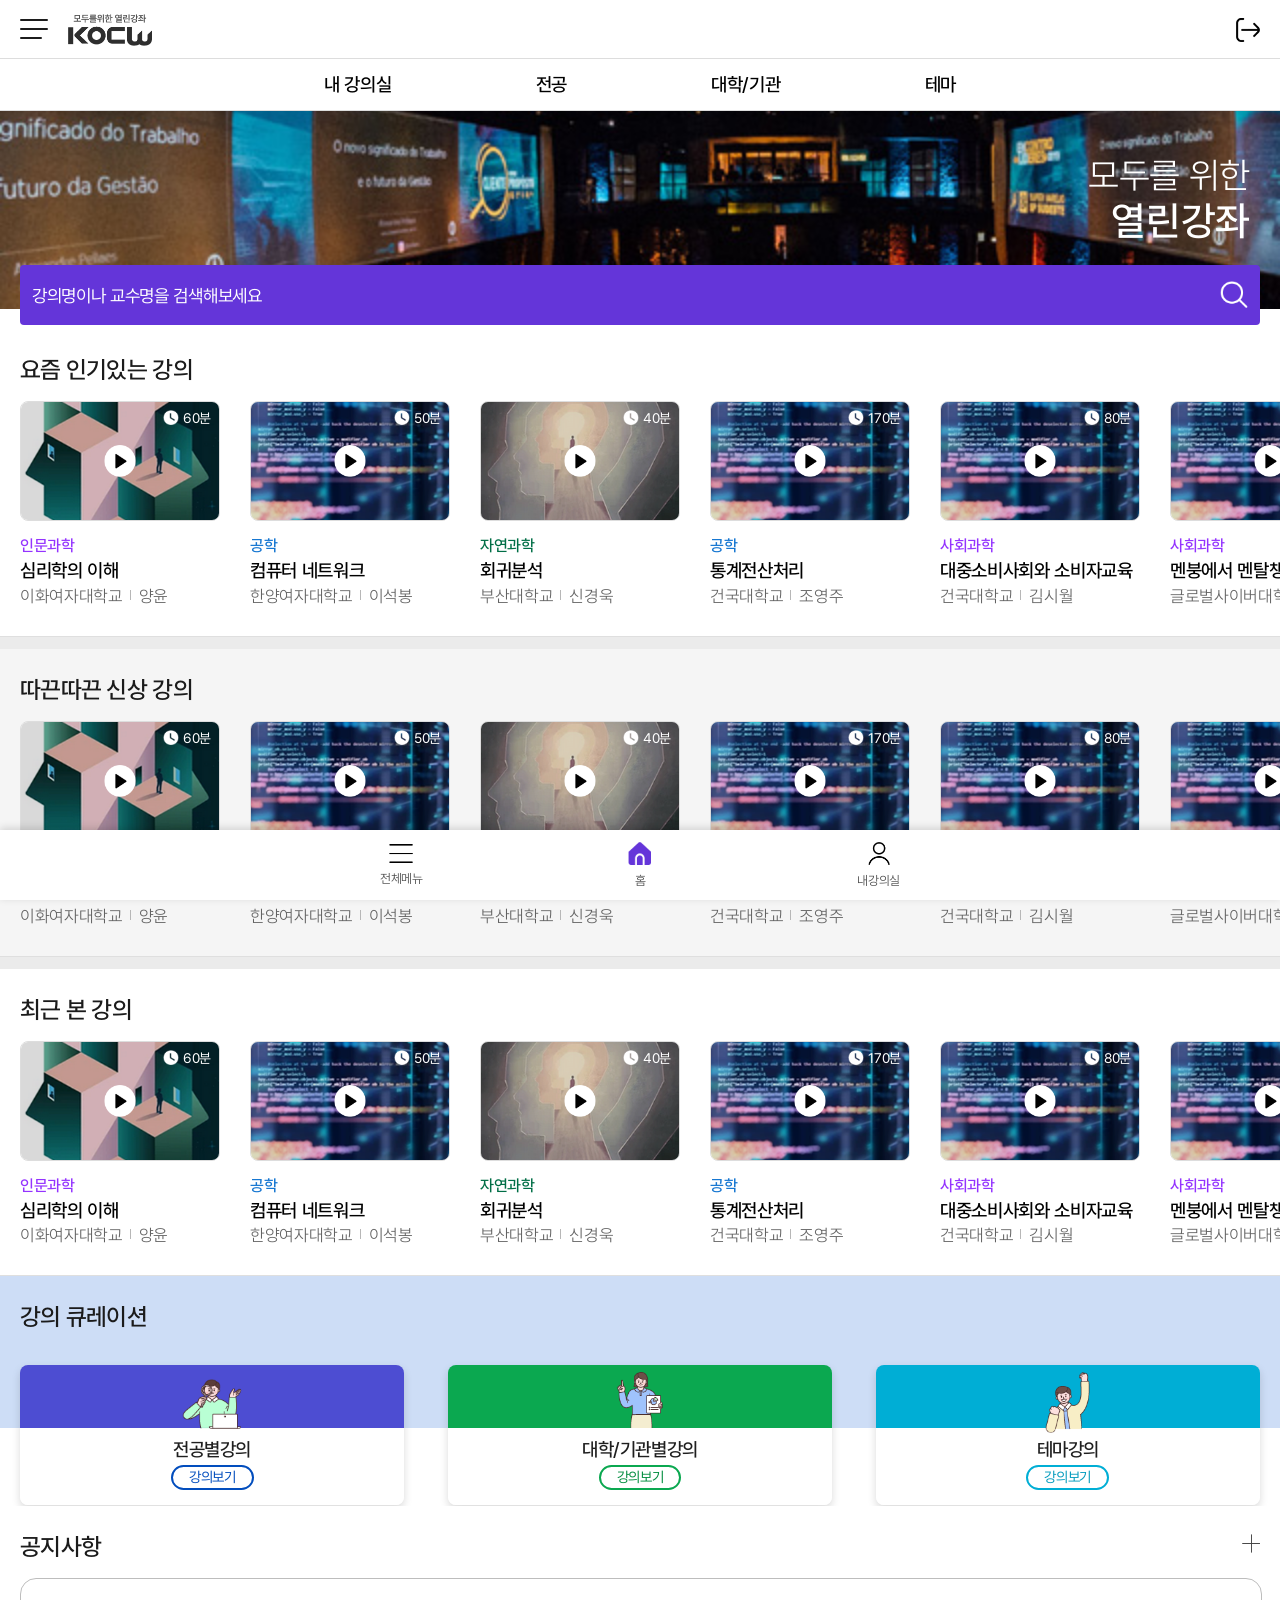
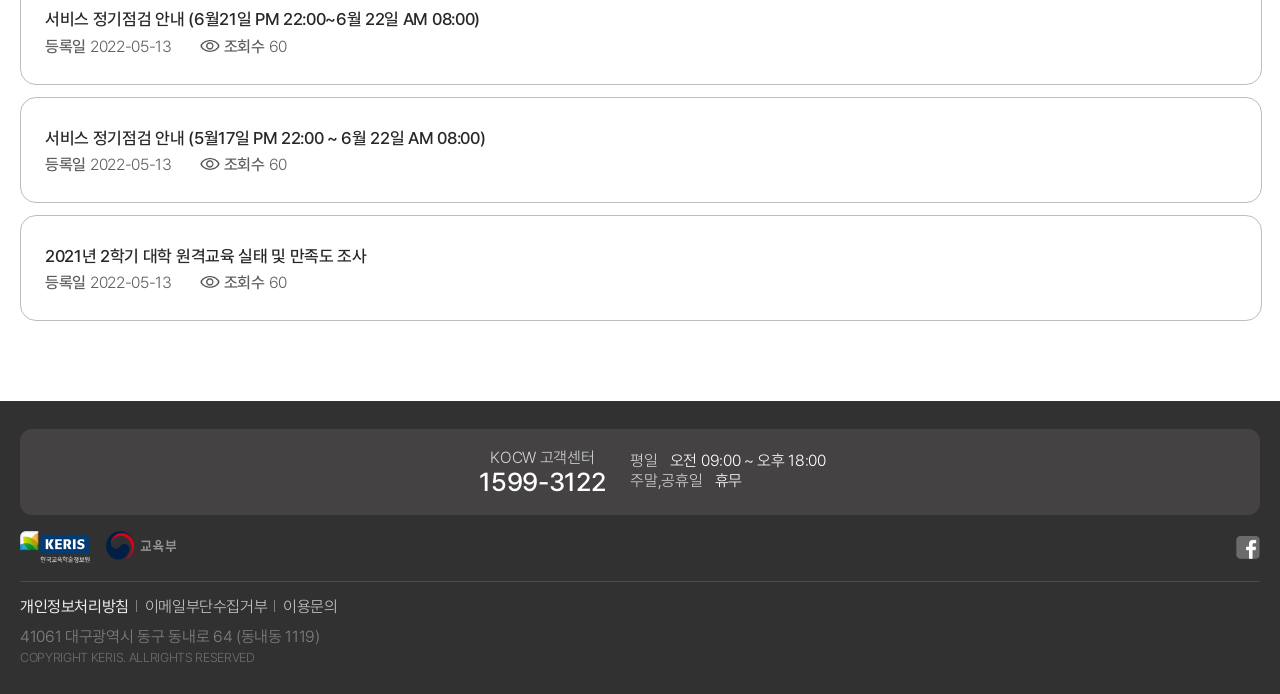
==== mobile/main.html @ e336ae8c "Add files via upload" ====
<!DOCTYPE html>
<html lang="ko">
<head>
    <meta charset="UTF-8">
    <meta http-equiv="X-UA-Compatible" content="IE=edge">
    <meta name="viewport" content="width=device-width, initial-scale=1.0, maximum-scale=1.0, user-scalable=0"/>
    <meta name="format-detection" content="telephone=no" />
    <title>KOCW</title>
    <link rel="stylesheet" href="style/ko/basic/reset.css">
    <link rel="stylesheet" href="style/ko/basic/common.css">
    <link rel="stylesheet" href="style/ui/slick.css">
    <link rel="stylesheet" href="style/ui/swiper-bundle.css">
    <link rel="stylesheet" href="style/ko/theme/layout.css">
    <link rel="stylesheet" href="style/ko/theme/main.css">
    <link rel="stylesheet" href="style/ko/breif.css">

    <script src="script/jquery-3.5.1.min.js"></script>
    <script src="script/slick.js"></script>
    <script src="script/swiper-bundle.js"></script>
    <script src="script/main.js"></script>
    <script src="script/layout.js"></script>
    <!-- <script src="script/sub.js"></script> -->
</head>
<body>
    <div id="divWrapper">
        <header>
            <div id="divHeader">
                <div class="header1">
                    <div class="center">
                        <div class="left">
                            <a class="wholeMenuBtn" href="#" title="">
                                <span></span>
                                <span></span>
                                <span></span>
                            </a>
                            <h1 class="logo"><a href="#" title=""><img src="image/logo.png"></a></h1>
                        </div>
                        <div class="right">
                            <!-- 로그아웃 버튼 -->
                            <a class="myMenuBtn" href="#" title=""><img src="image/logout.png"></a>
                            <!-- 로그인 버튼 -->
                            <!-- <a class="loginBtn" href="#" title=""><img src="image/login.png"></a> -->
                        </div>
                    </div>
                </div>
                <div class="headerSearch">
                    <div class="center">
                        <a class="searchBtn" href="#" title="검색">강의명이나 교수명을 검색해보세요</a>
                    </div>
                </div>
                <div class="header2">
                    <div class="center">
                        <div class="divTopMenu">
                            <ul>
                                <li>
                                    <a href="#" title="내 강의실">내 강의실</a>
                                </li>
                                <li>
                                    <a href="#" title="전공">전공</a>
                                </li>
                                <li>
                                    <a href="#" title="대학/기관">대학/기관</a>
                                </li>
                                <li>
                                    <a href="#" title="테마">테마</a>
                                </li>
                            </ul>
                        </div>
                    </div>
                </div>
            </div>
            <div id="divSearch">
                <div class="searchBoxW">
                    <div class="center">
                        <form>
                            <fieldset>
                                <div class="searchBox">
                                    <input type="text" placeholder="강의명이나 교수명을 검색해보세요">
                                    <input type="reset" value="">
                                    <a class="submitBtn" href="#" title="검색"><img src="image/search.png"></a>
                                </div>
                            </fieldset>
                        </form>
                    </div>
                </div>
                <div class="scrollW">
                    <div class="searchSectionW">
                        <div class="searchSection detail">
                            <div class="center">
                                <div class="searchDetailBtn">
                                    <a class="openBtn" href="#" title="상세검색">상세검색</a>
                                </div>
                                <div class="searchDetails">
                                    <form>
                                        <fieldset>
                                            <div class="searchDetail">
                                                <div class="customSelectBox">
                                                    <div class="customSelect">
                                                        <label for="field1">전체</label>
                                                        <select id="field1">
                                                            <option selected="selected">전체</option>
                                                            <option>강의명</option>
                                                            <option>교수자</option>
                                                            <option>제공기관</option>
                                                        </select>
                                                    </div>
                                                    <ul class="customSelectOpt">
                                                        <li><a href="#" title="전체">전체</a></li>
                                                        <li><a href="#" title="강의명">강의명</a></li>
                                                        <li><a href="#" title="교수자">교수자</a></li>
                                                        <li><a href="#" title="제공기관">제공기관</a></li>
                                                    </ul>
                                                </div>
                                                <input type="text" placeholder="검색어를 입력하세요">
                                                <div class="customSelectBox">
                                                    <div class="customSelect">
                                                        <label for="op1">AND</label>
                                                        <select id="op1">
                                                            <option selected="selected">AND</option>
                                                            <option>OR</option>
                                                            <option>NOT</option>
                                                        </select>
                                                    </div>
                                                    <ul class="customSelectOpt">
                                                        <li><a href="#" title="AND">AND</a></li>
                                                        <li><a href="#" title="OR">OR</a></li>
                                                        <li><a href="#" title="NOT">NOT</a></li>
                                                    </ul>
                                                </div>
                                            </div>
                                            <div class="searchDetail">
                                                <div class="customSelectBox">
                                                    <div class="customSelect">
                                                        <label for="field2">전체</label>
                                                        <select id="field2">
                                                            <option selected="selected">전체</option>
                                                            <option>강의명</option>
                                                            <option>교수자</option>
                                                            <option>제공기관</option>
                                                        </select>
                                                    </div>
                                                    <ul class="customSelectOpt">
                                                        <li><a href="#" title="전체">전체</a></li>
                                                        <li><a href="#" title="강의명">강의명</a></li>
                                                        <li><a href="#" title="교수자">교수자</a></li>
                                                        <li><a href="#" title="제공기관">제공기관</a></li>
                                                    </ul>
                                                </div>
                                                <input type="text" placeholder="검색어를 입력하세요">
                                                <div class="customSelectBox">
                                                    <div class="customSelect">
                                                        <label for="op2">AND</label>
                                                        <select id="op2">
                                                            <option selected="selected">AND</option>
                                                            <option>OR</option>
                                                            <option>NOT</option>
                                                        </select>
                                                    </div>
                                                    <ul class="customSelectOpt">
                                                        <li><a href="#" title="AND">AND</a></li>
                                                        <li><a href="#" title="OR">OR</a></li>
                                                        <li><a href="#" title="NOT">NOT</a></li>
                                                    </ul>
                                                </div>
                                            </div>
                                            <div class="searchDetail">
                                                <div class="customSelectBox">
                                                    <div class="customSelect">
                                                        <label for="field3">전체</label>
                                                        <select id="field3">
                                                            <option selected="selected">전체</option>
                                                            <option>강의명</option>
                                                            <option>교수자</option>
                                                            <option>제공기관</option>
                                                        </select>
                                                    </div>
                                                    <ul class="customSelectOpt">
                                                        <li><a href="#" title="전체">전체</a></li>
                                                        <li><a href="#" title="강의명">강의명</a></li>
                                                        <li><a href="#" title="교수자">교수자</a></li>
                                                        <li><a href="#" title="제공기관">제공기관</a></li>
                                                    </ul>
                                                </div>
                                                <input type="text" placeholder="검색어를 입력하세요">
                                            </div>
                                            <div class="langDetail">
                                                <h3>언어유형</h3>
                                                <div class="customSelectBox">
                                                    <div class="customSelect">
                                                        <label for="lang1">전체</label>
                                                        <select id="lang1">
                                                            <option>전체</option>
                                                            <option>한국어</option>
                                                            <option>영어</option>
                                                        </select>
                                                    </div>
                                                    <ul class="customSelectOpt">
                                                        <li><a href="#" title="전체">전체</a></li>
                                                        <li><a href="#" title="한국어">한국어</a></li>
                                                        <li><a href="#" title="영어">영어</a></li>
                                                    </ul>
                                                </div>
                                            </div>
                                            <a class="detailSubmit" href="#" title="검색">검색</a>
                                        </fieldset>
                                    </form>
                                </div>
                            </div>
                        </div>
                        <div class="searchSection recent">
                            <div class="center">
                                <div  class="sectionTop">
                                    <h3>최근 검색어</h3>
                                    <ul class="controlW">
                                        <li>
                                            <input type="checkbox" id="autoSave">
                                            <div class="switchTrack"><div class="switch"></div></div>
                                            <label for="autoSave">자동저장</label>
                                        </li>
                                        <li><a href="#" title="전체삭제">전체삭제</a></li>
                                    </ul>
                                </div>
                                <ul class="recentList">
                                    <li><a class="title" href="#" title="대학교육">대학교육</a><a class="delete" href="#" title="삭제"><img src="image/delete.png"></a></li>
                                    <li><a class="title" href="#" title="AI">AI</a><a class="delete" href="#" title="삭제"><img src="image/delete.png"></a></li>
                                    <li><a class="title" href="#" title="영어회화">영어회화</a><a class="delete" href="#" title="삭제"><img src="image/delete.png"></a></li>
                                    <li><a class="title" href="#" title="미래사회">미래사회</a><a class="delete" href="#" title="삭제"><img src="image/delete.png"></a></li>
                                    <li><a class="title" href="#" title="메타버스">메타버스</a><a class="delete" href="#" title="삭제"><img src="image/delete.png"></a></li>
                                    <li><a class="title" href="#" title="연구">연구</a><a class="delete" href="#" title="삭제"><img src="image/delete.png"></a></li>
                                </ul>
                            </div>
                        </div>
                        <div class="searchSection popular">
                            <div class="center">
                                <div class="sectionTop">
                                    <h3>인기 검색어</h3>
                                </div>
                                <ul class="popularList">
                                    <li><a href="#" title="메타버스"><span class="number">1</span><span class="title">메타버스</span></a></li>
                                    <li><a href="#" title="컴퓨터 네트워크"><span class="number">2</span><span class="title">컴퓨터 네트워크</span></a></li>
                                    <li><a href="#" title="심리학"><span class="number">3</span><span class="title">심리학</span></a></li>
                                    <li><a href="#" title="서양철학"><span class="number">4</span><span class="title">서양철학</span></a></li>
                                    <li><a href="#" title="인공지능"><span class="number">5</span><span class="title">인공지능</span></a></li>
                                    <li class="toggle"><a href="#" title="영어회화"><span class="number">6</span><span class="title">영어회화</span></a></li>
                                    <li class="toggle"><a href="#" title="대학교육"><span class="number">7</span><span class="title">대학교육</span></a></li>
                                    <li class="toggle"><a href="#" title="AI"><span class="number">8</span><span class="title">AI</span></a></li>
                                    <li class="toggle"><a href="#" title="연구"><span class="number">9</span><span class="title">연구</span></a></li>
                                    <li class="toggle"><a href="#" title="미래사회"><span class="number">10</span><span class="title">미래사회</span></a></li>
                                </ul>
                                <a class="popularMoreBtn" href="#" title="6~10dnl 보기">6 ~ 10위 보기</a>
                            </div>
                        </div>
                    </div>
                </div>
                <a class="closeBtn" href="#" title="닫기"><img src="image/close.png"></a>  
            </div>
            <div id="divWholeMenu">
                <div class="wholeMenuTop">
                    <p><span class="userName">이대한</span>님 반가워요!</p>
                    <a class="logoutBtn" href="#" title="로그아웃">로그아웃</a>
                </div>
                <div class="wholeMenuBot">
                    <ul class="depth1">
                        <li>
                            <a href="#" title="내 강의실">내 강의실</a>
                            <ul class="depth2">
                                <li><a href="#" title="최근 본 강의">최근 본 강의</a></li>
                                <li><a href="#" title="강의리스트">강의리스트</a></li>
                                <li><a href="#" title="수강확인증 강의">수강확인증 강의</a></li>
                                <li><a href="#" title="내 강의 클립">내 강의 클립</a></li>
                            </ul>
                        </li>
                        <li class="on">
                            <a href="#" title="전공강의">전공강의</a>
                            <ul class="depth2">
                                <li><a href="#" title="인문과학">인문과학</a></li>
                                <li><a href="#" title="사회과학">사회과학</a></li>
                                <li><a href="#" title="공학">공학</a></li>
                                <li><a href="#" title="자연과학">자연과학</a></li>
                                <li><a href="#" title="교육학">교육학</a></li>
                                <li><a href="#" title="의약학">의약학</a></li>
                                <li><a href="#" title="예술·체육">예술·체육</a></li>
                            </ul>
                        </li>
                        <li>
                            <a href="#" title="대학/기관강의">대학/기관강의</a>
                        </li>
                        <li>
                            <a href="#" title="테마강의">테마강의</a>
                            <ul class="depth2">
                                <li><a href="#" title="직업·직무 교육과정">직업·직무 교육과정</a></li>
                                <li><a href="#" title="대학기초강의">대학기초강의</a></li>
                                <li><a href="#" title="sw교육">sw교육</a></li>
                                <li><a href="#" title="4차산업혁명">4차산업혁명</a></li>
                                <li><a href="#" title="취업대비">취업대비</a></li>
                                <li><a href="#" title="임용&자격증">임용&자격증</a></li>
                                <li><a href="#" title="교양세미나">교양세미나</a></li>
                                <li><a href="#" title="영어&해외특강">영어&해외특강</a></li>
                                <li><a href="#" title="Lectures in English">Lectures in English</a></li>
                                <li><a href="#" title="스마트 교수법">스마트 교수법</a></li>
                                <li><a href="#" title="독학학위전공">독학학위전공</a></li>
                                <li><a href="#" title="한국어·한국문화">한국어·한국문화</a></li>
                                <li><a href="#" title="스페셜 채널">스페셜 채널</a></li>
                                <li><a href="#" title="자막제공 강의">자막제공 강의</a></li>
                                <li><a href="#" title="수강확인증 강의">수강확인증 강의</a></li>
                            </ul>
                        </li>
                        <li>
                            <a href="#" title="공지사항">공지사항</a>
                            <ul class="depth2">
                                <li><a href="#" title="공지사항">공지사항</a></li>
                                <li><a href="#" title="뉴스레터">뉴스레터</a></li>
                            </ul>
                        </li>
                        <li><a href="#" title="KOCW란?">KOCW란?</a></li>
                        <li><a href="#" title="서비스도움말">서비스도움말</a></li>
                        <li><a href="#" title="대학담당자">대학담당자</a></li>
                    </ul>
                </div>
                <a class="wholeMenuClose" href="#" title="전체메뉴 닫기"><img src="image/close.png"></a>
            </div>
            <div class="headerBg"></div>
        </header>
        <div id="divContentsW">
            <div id="divContents">
                <div class="visualW">
                    <p><span class="light">모두를 위한</span> <span class="bold">열린강좌</span></p>
                </div>
                <div class="searchW">
                    <a class="searchBtn" href="#" title="검색">강의명이나 교수명을 검색해보세요</a>
                </div>
                <div class="videoListSectionW">
                    <div class="videoListSection">
                        <h3 class="sectionTit">요즘 인기있는 강의</h3>
                        <div class="swiper videoListSwiper videoListSwiper1">
                            <ul class="videoListType1 swiper-wrapper">
                                <li class="swiper-slide">
                                    <a href="#" title="심리학의 이해">
                                        <span class="videoCover">
                                            <img src="image/video1.png">
                                            <span class="playTime">60분</span>
                                            <span class="playBtn"><img src="image/videoplay.png"></span>
                                        </span>
                                        <span class="videoInfo">
                                            <span class="major color1">인문과학</span>
                                            <span class="title">심리학의 이해</span>
                                            <span class="lecturer"><span class="university">이화여자대학교</span><span class="name">양윤</span></span>
                                        </span>
                                    </a>
                                </li>
                                <li class="swiper-slide">
                                    <a href="#" title="컴퓨터 네트워크">
                                        <span class="videoCover">
                                            <img src="image/video2.png">
                                            <span class="playTime">50분</span>
                                            <span class="playBtn"><img src="image/videoplay.png"></span>
                                        </span>
                                        <span class="videoInfo">
                                            <span class="major color2">공학</span>
                                            <span class="title">컴퓨터 네트워크</span>
                                            <span class="lecturer"><span class="university">한양여자대학교</span><span class="name">이석봉</span></span>
                                        </span>
                                    </a>
                                </li>
                                <li class="swiper-slide">
                                    <a href="#" title="자연과학">
                                        <span class="videoCover">
                                            <img src="image/video3.png">
                                            <span class="playTime">40분</span>
                                            <span class="playBtn"><img src="image/videoplay.png"></span>
                                        </span>
                                        <span class="videoInfo">
                                            <span class="major color3">자연과학</span>
                                            <span class="title">회귀분석</span>
                                            <span class="lecturer"><span class="university">부산대학교</span><span class="name">신경욱</span></span>
                                        </span>
                                    </a>
                                </li>
                                <li class="swiper-slide">
                                    <a href="#" title="통계전산처리">
                                        <span class="videoCover">
                                            <img src="image/video2.png">
                                            <span class="playTime">170분</span>
                                            <span class="playBtn"><img src="image/videoplay.png"></span>
                                        </span>
                                        <span class="videoInfo">
                                            <span class="major color2">공학</span>
                                            <span class="title">통계전산처리</span>
                                            <span class="lecturer"><span class="university">건국대학교</span><span class="name">조영주</span></span>
                                        </span>
                                    </a>
                                </li>
                                <li class="swiper-slide">
                                    <a href="#" title="대중소비사회와 소비자교육">
                                        <span class="videoCover">
                                            <img src="image/video2.png">
                                            <span class="playTime">80분</span>
                                            <span class="playBtn"><img src="image/videoplay.png"></span>
                                        </span>
                                        <span class="videoInfo">
                                            <span class="major color1">사회과학</span>
                                            <span class="title">대중소비사회와 소비자교육</span>
                                            <span class="lecturer"><span class="university">건국대학교</span><span class="name">김시월</span></span>
                                        </span>
                                    </a>
                                </li>
                                <li class="swiper-slide">
                                    <a href="#" title="멘붕에서 멘탈챙김으로">
                                        <span class="videoCover">
                                            <img src="image/video2.png">
                                            <span class="playTime">60분</span>
                                            <span class="playBtn"><img src="image/videoplay.png"></span>
                                        </span>
                                        <span class="videoInfo">
                                            <span class="major color1">사회과학</span>
                                            <span class="title">멘붕에서 멘탈챙김으로</span>
                                            <span class="lecturer"><span class="university">글로벌사이버대학교</span><span class="name">신차선</span></span>
                                        </span>
                                    </a>
                                </li>
                                <li class="swiper-slide">
                                    <a href="#" title="배워봅시다 성경언어">
                                        <span class="videoCover">
                                            <img src="image/video2.png">
                                            <span class="playTime">30분</span>
                                            <span class="playBtn"><img src="image/videoplay.png"></span>
                                        </span>
                                        <span class="videoInfo">
                                            <span class="major color1">인문과학</span>
                                            <span class="title">배워봅시다 성경언어</span>
                                            <span class="lecturer"><span class="university">부산가톨릭대학교</span><span class="name">염철호</span></span>
                                        </span>
                                    </a>
                                </li>
                                <li class="swiper-slide">
                                    <a href="#" title="이민법제론">
                                        <span class="videoCover">
                                            <img src="image/video2.png">
                                            <span class="playTime">80분</span>
                                            <span class="playBtn"><img src="image/videoplay.png"></span>
                                        </span>
                                        <span class="videoInfo">
                                            <span class="major color1">사회과학</span>
                                            <span class="title">이민법제론</span>
                                            <span class="lecturer"><span class="university">경희사이버대학교</span><span class="name">신광수</span></span>
                                        </span>
                                    </a>
                                </li>
                            </ul>
                        </div>
                    </div>
                    <div class="videoListSection bgColor">
                        <h3 class="sectionTit">따끈따끈 신상 강의</h3>
                        <div class="swiper videoListSwiper videoListSwiper2">
                            <ul class="videoListType1 swiper-wrapper">
                                <li class="swiper-slide">
                                    <a href="#" title="심리학의 이해">
                                        <span class="videoCover">
                                            <img src="image/video1.png">
                                            <span class="playTime">60분</span>
                                            <span class="playBtn"><img src="image/videoplay.png"></span>
                                        </span>
                                        <span class="videoInfo">
                                            <span class="major color1">인문과학</span>
                                            <span class="title">심리학의 이해</span>
                                            <span class="lecturer"><span class="university">이화여자대학교</span><span class="name">양윤</span></span>
                                        </span>
                                    </a>
                                </li>
                                <li class="swiper-slide">
                                    <a href="#" title="컴퓨터 네트워크">
                                        <span class="videoCover">
                                            <img src="image/video2.png">
                                            <span class="playTime">50분</span>
                                            <span class="playBtn"><img src="image/videoplay.png"></span>
                                        </span>
                                        <span class="videoInfo">
                                            <span class="major color2">공학</span>
                                            <span class="title">컴퓨터 네트워크</span>
                                            <span class="lecturer"><span class="university">한양여자대학교</span><span class="name">이석봉</span></span>
                                        </span>
                                    </a>
                                </li>
                                <li class="swiper-slide">
                                    <a href="#" title="자연과학">
                                        <span class="videoCover">
                                            <img src="image/video3.png">
                                            <span class="playTime">40분</span>
                                            <span class="playBtn"><img src="image/videoplay.png"></span>
                                        </span>
                                        <span class="videoInfo">
                                            <span class="major color3">자연과학</span>
                                            <span class="title">회귀분석</span>
                                            <span class="lecturer"><span class="university">부산대학교</span><span class="name">신경욱</span></span>
                                        </span>
                                    </a>
                                </li>
                                <li class="swiper-slide">
                                    <a href="#" title="통계전산처리">
                                        <span class="videoCover">
                                            <img src="image/video2.png">
                                            <span class="playTime">170분</span>
                                            <span class="playBtn"><img src="image/videoplay.png"></span>
                                        </span>
                                        <span class="videoInfo">
                                            <span class="major color2">공학</span>
                                            <span class="title">통계전산처리</span>
                                            <span class="lecturer"><span class="university">건국대학교</span><span class="name">조영주</span></span>
                                        </span>
                                    </a>
                                </li>
                                <li class="swiper-slide">
                                    <a href="#" title="대중소비사회와 소비자교육">
                                        <span class="videoCover">
                                            <img src="image/video2.png">
                                            <span class="playTime">80분</span>
                                            <span class="playBtn"><img src="image/videoplay.png"></span>
                                        </span>
                                        <span class="videoInfo">
                                            <span class="major color1">사회과학</span>
                                            <span class="title">대중소비사회와 소비자교육</span>
                                            <span class="lecturer"><span class="university">건국대학교</span><span class="name">김시월</span></span>
                                        </span>
                                    </a>
                                </li>
                                <li class="swiper-slide">
                                    <a href="#" title="멘붕에서 멘탈챙김으로">
                                        <span class="videoCover">
                                            <img src="image/video2.png">
                                            <span class="playTime">60분</span>
                                            <span class="playBtn"><img src="image/videoplay.png"></span>
                                        </span>
                                        <span class="videoInfo">
                                            <span class="major color1">사회과학</span>
                                            <span class="title">멘붕에서 멘탈챙김으로</span>
                                            <span class="lecturer"><span class="university">글로벌사이버대학교</span><span class="name">신차선</span></span>
                                        </span>
                                    </a>
                                </li>
                                <li class="swiper-slide">
                                    <a href="#" title="배워봅시다 성경언어">
                                        <span class="videoCover">
                                            <img src="image/video2.png">
                                            <span class="playTime">30분</span>
                                            <span class="playBtn"><img src="image/videoplay.png"></span>
                                        </span>
                                        <span class="videoInfo">
                                            <span class="major color1">인문과학</span>
                                            <span class="title">배워봅시다 성경언어</span>
                                            <span class="lecturer"><span class="university">부산가톨릭대학교</span><span class="name">염철호</span></span>
                                        </span>
                                    </a>
                                </li>
                                <li class="swiper-slide">
                                    <a href="#" title="이민법제론">
                                        <span class="videoCover">
                                            <img src="image/video2.png">
                                            <span class="playTime">80분</span>
                                            <span class="playBtn"><img src="image/videoplay.png"></span>
                                        </span>
                                        <span class="videoInfo">
                                            <span class="major color1">사회과학</span>
                                            <span class="title">이민법제론</span>
                                            <span class="lecturer"><span class="university">경희사이버대학교</span><span class="name">신광수</span></span>
                                        </span>
                                    </a>
                                </li>
                            </ul>
                        </div>
                    </div>
                    <div class="videoListSection">
                        <h3 class="sectionTit">최근 본 강의</h3>
                        <div class="swiper videoListSwiper videoListSwiper3">
                            <ul class="videoListType1 swiper-wrapper">
                                <li class="swiper-slide">
                                    <a href="#" title="심리학의 이해">
                                        <span class="videoCover">
                                            <img src="image/video1.png">
                                            <span class="playTime">60분</span>
                                            <span class="playBtn"><img src="image/videoplay.png"></span>
                                        </span>
                                        <span class="videoInfo">
                                            <span class="major color1">인문과학</span>
                                            <span class="title">심리학의 이해</span>
                                            <span class="lecturer"><span class="university">이화여자대학교</span><span class="name">양윤</span></span>
                                        </span>
                                    </a>
                                </li>
                                <li class="swiper-slide">
                                    <a href="#" title="컴퓨터 네트워크">
                                        <span class="videoCover">
                                            <img src="image/video2.png">
                                            <span class="playTime">50분</span>
                                            <span class="playBtn"><img src="image/videoplay.png"></span>
                                        </span>
                                        <span class="videoInfo">
                                            <span class="major color2">공학</span>
                                            <span class="title">컴퓨터 네트워크</span>
                                            <span class="lecturer"><span class="university">한양여자대학교</span><span class="name">이석봉</span></span>
                                        </span>
                                    </a>
                                </li>
                                <li class="swiper-slide">
                                    <a href="#" title="자연과학">
                                        <span class="videoCover">
                                            <img src="image/video3.png">
                                            <span class="playTime">40분</span>
                                            <span class="playBtn"><img src="image/videoplay.png"></span>
                                        </span>
                                        <span class="videoInfo">
                                            <span class="major color3">자연과학</span>
                                            <span class="title">회귀분석</span>
                                            <span class="lecturer"><span class="university">부산대학교</span><span class="name">신경욱</span></span>
                                        </span>
                                    </a>
                                </li>
                                <li class="swiper-slide">
                                    <a href="#" title="통계전산처리">
                                        <span class="videoCover">
                                            <img src="image/video2.png">
                                            <span class="playTime">170분</span>
                                            <span class="playBtn"><img src="image/videoplay.png"></span>
                                        </span>
                                        <span class="videoInfo">
                                            <span class="major color2">공학</span>
                                            <span class="title">통계전산처리</span>
                                            <span class="lecturer"><span class="university">건국대학교</span><span class="name">조영주</span></span>
                                        </span>
                                    </a>
                                </li>
                                <li class="swiper-slide">
                                    <a href="#" title="대중소비사회와 소비자교육">
                                        <span class="videoCover">
                                            <img src="image/video2.png">
                                            <span class="playTime">80분</span>
                                            <span class="playBtn"><img src="image/videoplay.png"></span>
                                        </span>
                                        <span class="videoInfo">
                                            <span class="major color1">사회과학</span>
                                            <span class="title">대중소비사회와 소비자교육</span>
                                            <span class="lecturer"><span class="university">건국대학교</span><span class="name">김시월</span></span>
                                        </span>
                                    </a>
                                </li>
                                <li class="swiper-slide">
                                    <a href="#" title="멘붕에서 멘탈챙김으로">
                                        <span class="videoCover">
                                            <img src="image/video2.png">
                                            <span class="playTime">60분</span>
                                            <span class="playBtn"><img src="image/videoplay.png"></span>
                                        </span>
                                        <span class="videoInfo">
                                            <span class="major color1">사회과학</span>
                                            <span class="title">멘붕에서 멘탈챙김으로</span>
                                            <span class="lecturer"><span class="university">글로벌사이버대학교</span><span class="name">신차선</span></span>
                                        </span>
                                    </a>
                                </li>
                                <li class="swiper-slide">
                                    <a href="#" title="배워봅시다 성경언어">
                                        <span class="videoCover">
                                            <img src="image/video2.png">
                                            <span class="playTime">30분</span>
                                            <span class="playBtn"><img src="image/videoplay.png"></span>
                                        </span>
                                        <span class="videoInfo">
                                            <span class="major color1">인문과학</span>
                                            <span class="title">배워봅시다 성경언어</span>
                                            <span class="lecturer"><span class="university">부산가톨릭대학교</span><span class="name">염철호</span></span>
                                        </span>
                                    </a>
                                </li>
                                <li class="swiper-slide">
                                    <a href="#" title="이민법제론">
                                        <span class="videoCover">
                                            <img src="image/video2.png">
                                            <span class="playTime">80분</span>
                                            <span class="playBtn"><img src="image/videoplay.png"></span>
                                        </span>
                                        <span class="videoInfo">
                                            <span class="major color1">사회과학</span>
                                            <span class="title">이민법제론</span>
                                            <span class="lecturer"><span class="university">경희사이버대학교</span><span class="name">신광수</span></span>
                                        </span>
                                    </a>
                                </li>
                            </ul>
                        </div>
                    </div>
                </div>
                <div class="curationSection">
                    <h3 class="sectionTit">강의 큐레이션</h3>
                    <ul class="curationList">
                        <li class="major">
                            <a href="#" title="전공별 강의">
                                <span class="imgCover"></span>
                                <span class="text">
                                    <span class="title">전공별강의</span>
                                    <span class="btn">강의보기</span>
                                </span>
                            </a>
                        </li>
                        <li class="agency">
                            <a href="#" title="대학/기관별 강의">
                                <span class="imgCover"></span>
                                <span class="text">
                                    <span class="title">대학/기관별강의</span>
                                    <span class="btn">강의보기</span>
                                </span>
                            </a>
                        </li>
                        <li class="theme">
                            <a href="#" title="테마강의">
                                <span class="imgCover"></span>
                                <span class="text">
                                    <span class="title">테마강의</span>
                                    <span class="btn">강의보기</span>
                                </span>
                            </a>
                        </li>
                    </ul>
                </div>
                <div class="noticeSection">
                    <h3 class="sectionTit">공지사항</h3>
                    <ul class="noticeList">
                        <li>
                            <a href="#" title="서비스 정기점검 안내">
                                <span class="title"><span>서비스 정기점검 안내 (6월21일 PM 22:00~6월 22일 AM 08:00)</span></span>
                                <span class="date"><span>등록일</span><span class="data">2022-05-13</span></span>
                                <span class="view"><span>조회수</span><span class="data">60</span></span>
                            </a>
                        </li>
                        <li>
                            <a href="#" title="서비스 정기점검 안내">
                                <span class="title"><span>서비스 정기점검 안내 (5월17일 PM 22:00 ~ 6월 22일 AM 08:00)</span></span>
                                <span class="date"><span>등록일</span><span class="data">2022-05-13</span></span>
                                <span class="view"><span>조회수</span><span class="data">60</span></span>
                            </a>
                        </li>
                        <li>
                            <a href="#" title="2021년 2학기 대학 원격교육 실태 및 만족도 조사">
                                <span class="title"><span>2021년 2학기 대학 원격교육 실태 및 만족도 조사</span></span>
                                <span class="date"><span>등록일</span><span class="data">2022-05-13</span></span>
                                <span class="view"><span>조회수</span><span class="data">60</span></span>
                            </a>
                        </li>
                    </ul>
                    <a class="moreBtn" href="#" title="공지사항 더보기"><img src="image/main/plus.png"></a>
                </div>
            </div>
        </div>
        <footer id="divFooter">
            <div class="center">
                <div class="footerSection">
                    <div class="footerInfo">
                        <div class="call">
                            <p>KOCW 고객센터</p>
                            <p class="number">1599-3122</p>
                        </div>
                        <div class="openHour">
                            <ul>
                                <li><span class="day">평일</span><span class="time">오전 09:00 ~ 오후 18:00</span></li>
                                <li><span class="day">주말,공휴일</span><span class="time">휴무</span></li>
                            </ul>
                        </div>
                    </div>
                    <div class="linkMenuW">
                        <ul class="site">
                            <li><a href="#" title="KERIS"><img src="image/footerLogo1.png"></a></li>
                            <li><a href="#" title="교육부"><img src="image/footerLogo2.png"></a></li>
                        </ul>
                        <ul class="sns">
                            <li><a href="#" title="facebook"><img src="image/facebook.png"></a></li>
                        </ul>
                    </div>
                </div>
                <div class="footerSection">
                    <ul class="footerMenu">
                        <li class="color"><a href="#" title="개인정보처리방침">개인정보처리방침</a></li>
                        <li><a href="#" title="이메일부단수집거부">이메일부단수집거부</a></li>
                        <li><a href="#" title="이용문의">이용문의</a></li>
                    </ul>
                    <p class="address">41061 대구광역시 동구 동내로 64 (동내동 1119)</p>
                    <p class="copyright">COPYRIGHT KERIS. ALLRIGHTS RESERVED</p>
                   
                </div>
            </div>
        </footer>
        <div class="bottomMenuBar">
            <a class="goTopBtn" href="#" title="상단으로 이동"><img src="image/goTop.png"></a>
            <ul>
                <li class="botWholeMenu">
                    <a href="#" title="">
                        <img src="image/wholeMenu.png">
                        <span>전체메뉴</span>
                    </a>
                </li>
                <li class="home">
                    <a href="#" title="">
                        <img src="image/home.png">
                        <span>홈</span>
                    </a>
                </li>
                <li class="myLecture">
                    <a href="#" title="">
                        <img src="image/myMenu.png">
                        <span>내강의실</span>
                    </a>
                </li>
            </ul>
        </div>
    </div>
</body>
</html>
---- mobile/style/ko/basic/common.css ----
/* color */
.color1{color: #9433ff;}
.color2{color: #1375d1;}
.color3{color: #006e46;}
---- mobile/style/ko/theme/layout.css ----
@font-face{
    font-family:NotoSans;
	src:url(../../../style/font/NotoSansCJKkr-Regular.eot);
    src:local('※'), url(../../../style/font/NotoSansCJKkr-Regular.woff) format('woff');
}

@font-face{
    font-family:NotoSansM;
	src:url(../../../style/font/NotoSansCJKkr-Medium.eot);
    src:local('※'), url(../../../style/font/NotoSansCJKkr-Medium.woff) format('woff');
}

@font-face{
    font-family:NotoSansB;
	src:url(../../../style/font/NotoSansKR-Bold.eot);
    src:local('※'), url(../../../style/font/NotoSansKR-Bold.woff) format('woff');
}

@font-face{
    font-family:Roboto;
	src:url(../../../style/font/Roboto-Regular.eot);
    src:local('※'), url(../../../style/font/Roboto-Regular.woff) format('woff');
}

@font-face{
    font-family:RobotoM;
	src:url(../../../style/font/Roboto-Medium.eot);
    src:local('※'), url(../../../style/font/Roboto-Medium.woff) format('woff');
}

@font-face{
    font-family:RobotoB;
	src:url(../../../style/font/Roboto-Bold.eot);
    src:local('※'), url(../../../style/font/Roboto-Bold.woff) format('woff');
}

@font-face{
    font-family:Pretendard;
	src:url(../../../style/font/Pretendard-Regular.eot);
    src:local('※'), url(../../../style/font/Pretendard-Regular.woff) format('woff');
}

@font-face{
    font-family:PretendardL;
	src:url(../../../style/font/Pretendard-Light.eot);
    src:local('※'), url(../../../style/font/Pretendard-Light.woff) format('woff');
}

@font-face{
    font-family:PretendardM;
	src:url(../../../style/font/Pretendard-Medium.eot);
    src:local('※'), url(../../../style/font/Pretendard-Medium.woff) format('woff');
}

@font-face{
    font-family:PretendardB;
	src:url(../../../style/font/Pretendard-Bold.eot);
    src:local('※'), url(../../../style/font/Pretendard-Bold.woff) format('woff');
}

:root{font-size: 16px;}
@media screen and (max-width:640px){
    :root{font-size: 14px;}
}
body{font-family:Pretendard, Roboto, NotoSans, sans-serif; letter-spacing: -0.02em;}
html.hidden, body.hidden {overflow: hidden; position: fixed; left: 0; top: 0; right: 0; bottom: 0; height: 100%; touch-action: none; -ms-touch-action: none;}

/* #divWrapper */
#divWrapper{position: relative;}

/* #divHeader*/
#divHeader{background-color: #fff; position: relative; z-index: 13; transition: all ease-in 0.3s;  transition-delay: 0.1s;}
#divWrapper.fixed #divHeader{position: fixed; left: 0; top: 0; width: 100%;}
#divWrapper.hideHeader #divHeader{top: -116px;}
#divHeader .center{width: 100%; padding: 0 20px; box-sizing: border-box;}
/* #divHeader .header1 */
#divHeader .header1 {padding: 12px 0; background-color: #ffffff;}
#divHeader .header1 .center{display: -webkit-box; display: -ms-flexbox; display: flex; -webkit-box-pack: justify; -ms-flex-pack: justify; justify-content: space-between; -webkit-box-align: center; -ms-flex-align: center; align-items: center;}
#divHeader .header1 .left{display: -webkit-box; display: -ms-flexbox; display: flex; -webkit-box-align: center; -ms-flex-align: center; align-items: center;}
#divHeader .header1 .wholeMenuBtn{display: block; width: 28px; height: 20px; position: relative; margin-right: 20px;}
#divHeader .header1 .wholeMenuBtn span{display: block; width: 100%; height: 2px; background-color: #1c1c1c; position: absolute; left: 0; border-radius: 2px;}
#divHeader .header1 .wholeMenuBtn span:nth-child(1){top: 0;}
#divHeader .header1 .wholeMenuBtn span:nth-child(2){top: 50%; transform: translateY(-50%);}
#divHeader .header1 .wholeMenuBtn span:nth-child(3){bottom: 0; width: 80%;}
#divHeader .header1 .logo{width: 84px;}
#divHeader .header1 .logo a{display: block;}
#divHeader .header1 .logo a img{width: 100%; position: relative; top: 2px;}
#divHeader .header1 .myMenuBtn{display: block; width: 24px;}
#divHeader .header1 .myMenuBtn img{width: 100%; position: relative; top: 2px;}
#divHeader .header1 .loginBtn{display: block; width: 24px;}
#divHeader .header1 .loginBtn img{width: 100%; position: relative; top: 2px;}
@media screen and (max-width:640px) {
    #divHeader .center{width: 100%; padding: 0 16px;}
}
/* #divHeader .headerSearch */
#divHeader .headerSearch .searchBtn{display: block; width: 100%; box-sizing: border-box; border: 0; border-radius: 4px; line-height: 60px; padding: 0 50px 0 12px; background:#6435d9 url(../../../image/search.png) no-repeat right 12px center; background-size: 28px; color: #fff; font-weight: normal; font-family: Pretendard, sans-serif; font-size: 1.12rem; white-space: nowrap; overflow: hidden; text-overflow: ellipsis; position: relative;}
/* #divHeader .headerSearch .searchBtn::after{content: ""; display: block; width: 18px; height: 18px; background: url(../../../image/reset.png) no-repeat center center; position: absolute; right: 48px; top: 50%; transform: translateY(-50%); background-size: cover;} */
@media screen and (max-width:640px){
    #divHeader .headerSearch .searchBtn{line-height: 56px; background-size: 25px;}
    /* #divHeader .headerSearch .searchBtn::after{width: 16px; height: 16px; right: 44px;} */
}
/* #divHeader .header2 */
#divHeader .header2{border-bottom: 1px solid #dddddd;}
#divHeader .header2 .center{padding: 0 20px;}
#divHeader .header2 .divTopMenu{max-width: 640px; margin: 0 auto;}
#divHeader .header2 .divTopMenu ul{display: -webkit-box; display: -ms-flexbox; display: flex; -webkit-box-pack: justify; -ms-flex-pack: justify; justify-content: space-between; -webkit-box-align: center; -ms-flex-align: center; align-items: center;}
#divHeader .header2 .divTopMenu ul li a{display: block; font-size: 1.18rem; color: #000000; padding: 16px 4px; position: relative; font-family: PretendardM, sans-serif;}
#divHeader .header2 .divTopMenu ul li a::after{content: ""; display: none; width: 100%; height: 4px; background-color: #6435d9; position: absolute; left: 0; bottom: -1px;}
#divHeader .header2 .divTopMenu ul li.on a{color: #6435d9;}
#divHeader .header2 .divTopMenu ul li.on a::after{display: block;}

/* #divSearch */
#divSearch{display: none; position: fixed; left: 0; top: 0; bottom: 0;  width: 100%; padding: 60px 0 0; margin-bottom: 0px; z-index: 14; overflow: auto; background-color: #ffffff;}
#divSearch::after{content: ""; display: block; height: 60px; width: 100%; position: fixed; left: 0; top: 0; background-color: #ffffff;}
#divSearch .center{padding: 0 20px; box-sizing: border-box;}
/* searchBox */
#divSearch .searchBox{width: 100%; position: relative; margin-bottom: 12px;}
#divSearch .searchBox input[type=text]{width: 100%; box-sizing: border-box; border: 0; border-radius: 4px; line-height: 60px; padding: 0 55px 0 16px; background:#6435d9; color: #fff; font-weight: normal; font-family: Pretendard, sans-serif; font-size: 1.06rem;}
#divSearch .searchBox input[type=text]:focus{padding: 0 80px 0 16px;}
#divSearch .searchBox input[type=text]::placeholder{color: #fff; font-weight: normal; font-family: Pretendard, sans-serif;  font-size: 1.06rem;}
#divSearch .searchBox input[type=reset]{position: absolute; right: 50px; top: 50%; transform: translateY(-50%); border: none; background: url(../../../image/reset.png) no-repeat center center; width: 18px; height: 18px; padding: 0; border-radius: 50%; box-sizing: border-box; background-size: cover; cursor: pointer; image-rendering: -webkit-optimize-contrast; display: none;}
#divSearch .searchBox input[type=text]:focus + input[type=reset]{display: block;}
#divSearch .searchBox .submitBtn{position: absolute; right: 12px; top: 50%; transform: translateY(-50%); width: 28px;}
#divSearch .searchBox .submitBtn img{width: 100%;}
/* searchSection */
#divSearch .searchSectionW{background-color: #ebebeb;}
#divSearch .searchSection{padding: 30px 0; margin-bottom: 8px; border-bottom: 1px solid #dfdfdf; background-color: #ffffff;}
#divSearch .searchSection:last-child{margin-bottom: 0; border-bottom: 0;}
#divSearch .searchSection.detail{padding: 0;}
#divSearch .searchSection.detail.open{padding: 0  0 30px;}
#divSearch .searchDetailBtn{text-align: right;}
#divSearch .searchDetailBtn .openBtn{display: inline-block; padding: 8px 32px 8px 12px; border-radius: 4px; border: 1px solid #6435d9; color: #6435d9; font-size: 1rem; margin-bottom: 12px; position: relative;}
#divSearch .searchDetailBtn .openBtn::after{content: ""; display: block; width: 12px; height: 12px; background: url(../../../image/arrow_up.png) no-repeat center center; background-size: 12px; position: absolute; right: 12px; top: 50%; transform: translateY(-50%);}
#divSearch .searchSection.detail.open .openBtn::after{transform: translateY(-50%) rotateZ(180deg);}
#divSearch .searchDetails{display: none;}
#divSearch .searchSection.detail.open .searchDetails{display: block;}
#divSearch .searchDetails .searchDetail{width: 100%; border-radius: 4px; padding: 15px 10px 7px; box-sizing: border-box; background-color: #f4f4f4; margin-bottom: 12px;}
#divSearch .searchDetails .customSelectBox{position: relative; width: 100%; margin-bottom: 8px;}
#divSearch .searchDetails .customSelectBox .customSelect label{display: block; width: 100%; padding: 0 15px; box-sizing: border-box; font-size: 1rem; color: #5b5b5b; line-height: 40px; border-radius: 4px; border: 1px solid #d7d7d7; background: #ffffff; position: relative;}
#divSearch .searchDetails .customSelectBox .customSelect label::after{content: ""; display: block; width: 12px; height: 12px; background: #ffffff url(../../../image/select_arrow.png) no-repeat center center; background-size: 12px; position: absolute; right: 12px; top: 50%; transform: translateY(-50%);}
#divSearch .searchDetails .customSelectBox.on .customSelect label{border-color: #6435d9;}
#divSearch .searchDetails .customSelectBox .customSelect select{display: none;}
#divSearch .searchDetails .customSelectBox .customSelectOpt{display: none;overflow: hidden; border-radius: 4px; border: 1px solid #6435d9; position: absolute; left: 0; top: calc(100% - 1px); width: 100%; box-sizing: border-box; background-color: #ffffff; z-index: 1;}
#divSearch .searchDetails .customSelectBox.on .customSelectOpt{display: block;}
#divSearch .searchDetails .customSelectBox .customSelectOpt li a{display: block; width: 100%; line-height: 40px; padding: 0 15px; box-sizing: border-box; font-size: 1rem; color: #5b5b5b;}
#divSearch .searchDetails .customSelectBox .customSelectOpt li a:hover{background-color: #f2f2f2; color: #000000;}
#divSearch .searchDetails input[type=text]{width: 100%; height: 40px; padding: 0 15px; box-sizing: border-box; border-radius: 4px; border: 1px solid #d7d7d7; font-size: 1rem; color: #5b5b5b; margin-bottom: 8px;}
#divSearch .searchDetails input[type=text]::placeholder{font-family: Pretendard, sans-serif; font-size: 1rem; color: #5b5b5b;}
#divSearch .searchDetails input[type=text]:focus{border-color: #6435d9;}
#divSearch .langDetail{display: -webkit-box; display: -ms-flexbox; display: flex; -webkit-box-align: center; -ms-flex-align: center; align-items: center; margin: 20px 0;}
#divSearch .langDetail h3{width: 80px; font-family: PretendardM, sans-serif; font-size: 1.06rem; color: #212121; margin-right: 30px;}
#divSearch .langDetail .customSelectBox{margin-bottom: 0;}
#divSearch .detailSubmit{display: block; width: 166px; padding: 15px 0; background-color: #313131; border-radius: 8px; color: #ffffff; font-size: 1.06rem; text-align: center; margin:0 auto;}

#divSearch  ul li a{color: #3b3b3b; font-family: Pretendard, sans-serif; font-size: 1.06rem;}
#divSearch .sectionTop h3{font-family: PretendardM, sans-serif; color: #000000; font-size: 1.25rem; margin-bottom: 24px; font-weight: normal; line-height: 1.2;}
#divSearch .sectionTop{position: relative; display: -webkit-box; display: -ms-flexbox; display: flex; -webkit-box-align: start; -ms-flex-align: start; align-items: flex-start;}
#divSearch .sectionTop .controlW{display: -webkit-box; display: -ms-flexbox; display: flex; -webkit-box-align: center; -ms-flex-align: center; align-items: center; position: relative; top: 2px;}
#divSearch .sectionTop .controlW li{position: relative; padding: 0 10px;}
#divSearch .sectionTop .controlW li::after{content: ""; display: block; width: 1px; height: 10px; background-color: #d6d5d5; position: absolute; right: 0; top: 5px;}
#divSearch .sectionTop .controlW li:last-child:after{display: none;}
#divSearch .sectionTop .controlW li a{color: #939393; font-size: 0.87rem;}
#divSearch .sectionTop .controlW li{display: -webkit-box; display: -ms-flexbox; display: flex; -webkit-box-align: center; -ms-flex-align: center; align-items: center;}
#divSearch .sectionTop .controlW li .switchTrack{width: 35px; height: 15px; background-color: #dedede; border-radius: 20px; margin-right: 8px; padding: 2px; position: relative; cursor: pointer;}
#divSearch .sectionTop .controlW li .switchTrack .switch{width: 15px; height: 15px; border-radius: 50%; background-color: #ffffff; position: absolute; left: 2px; top: 2px; transition: all 0.4s;}
#divSearch .sectionTop .controlW li .switchTrack.on{background-color: #6435d9;}
#divSearch .sectionTop .controlW li .switchTrack.on .switch{left: calc(100% - 2px); transform: translateX(-100%);}
#divSearch .sectionTop .controlW li input[type=checkbox]{display: none;}
#divSearch .sectionTop .controlW li label{color: #939393; font-size: 0.87rem; cursor: pointer; line-height: 20px;}
#divSearch .recent .center{padding: 0 10px 0 20px;}
#divSearch .recent .recentList{display: -webkit-box; display: -ms-flexbox; display: flex; -webkit-box-lines: multiple; -ms-flex-wrap: wrap; flex-wrap: wrap;}
#divSearch .recent .recentList li{display: -webkit-box; display: -ms-flexbox; display: flex; -webkit-box-align: center; -ms-flex-align: center; align-items: center; border: 1px solid #dddddd; padding: 8px 16px; border-radius: 20px; margin-right: 10px; margin-bottom: 10px;}
#divSearch .recent .recentList li .title{margin-right: 8px; font-size: 1rem;}
#divSearch .recent .recentList li .delete img{width: 11px; margin-top: 1px;}
#divSearch .popular .popularList{margin-bottom: 12px;}
#divSearch .popular .popularList li.toggle{display: none;}
#divSearch .popular.open .popularList li.toggle{display: block;}
#divSearch .popular .popularList li a {display: block; padding: 12px 0;}
#divSearch .popular .popularList li:first-child a{padding-top: 0;}
#divSearch .popular .popularList li a .number{color: #6e6e6e; display: inline-block; width: 24px;  vertical-align: text-bottom;}
#divSearch .popular .popularList li a .title{display: inline-block; width: calc(100% - 30px); white-space: nowrap; overflow: hidden; text-overflow: ellipsis;  vertical-align: text-bottom;}
#divSearch .popular .popularMoreBtn{display: block; text-align: right; padding: 15px 20px; color: #3b3b3b; font-size: 0.95rem; border-top: 1px solid #dbdbdb; position: relative;}
#divSearch .popular .popularMoreBtn::after{content: ""; display: block; width: 12px; height: 12px; background: url(../../../image/arrow_down.png) no-repeat center; background-size: 12px; position: absolute; right: 0; top: 50%; transform: translateY(-50%);}
#divSearch .popular.open .popularMoreBtn::after{transform: translateY(-50%) rotateZ(180deg);}
#divSearch .closeBtn{position: fixed; right: 20px; top: 20px; z-index: 1;}
#divSearch .closeBtn img{width: 24px;}
@media screen and (max-width:640px){
    #divSearch .center{padding: 0 16px;}
    #divSearch .searchBox input[type=text]{line-height: 56px; padding: 0 48px 0 12px;}
    #divSearch .searchBox input[type=text]:focus{padding: 0 70px 0 12px;}
    #divSearch .searchBox input[type=reset]{right: 44px; width: 16px; height: 16px;}
    #divSearch .searchBox .submitBtn{position: absolute; right: 12px; top: 50%; transform: translateY(-50%); width: 25px;}
    #divSearch .closeBtn img{width: 20px;}
    #divSearch .searchDetails .customSelectBox .customSelect label{line-height: 36px;}
    #divSearch .searchDetails .customSelectBox .customSelect label::after{background-size: 10px;}
    #divSearch .searchDetails .customSelectBox .customSelectOpt li a{line-height: 36px;}
    #divSearch .searchDetails input[type=text]{height: 36px;}
    #divSearch .recent .center{padding: 0 6px 0 16px;}
    #divSearch .recentList li{margin-right: 8px; margin-bottom: 8px; padding: 8px 16px;}
    #divSearch .popularList li a {display: block; padding: 8px 0;}
}

#divWholeMenu{position: fixed; left: 0; top: 0; bottom: 0; width: 100%; z-index: 14; display: none;}
#divWholeMenu .wholeMenuTop{display: -webkit-box; display: -ms-flexbox; display: flex; -webkit-box-align: center; -ms-flex-align: center; align-items: center; padding: 16px 30px; border-bottom: 1px solid #b9b9b9; background-color: #ffffff;}
#divWholeMenu .wholeMenuTop p{color: #686868; font-size: 1.12rem; margin-right: 12px;}
#divWholeMenu .wholeMenuTop .userName{color: #000000; margin-right: 4px; font-size: 1.18rem; font-family: PretendardM, sans-serif;}
#divWholeMenu .wholeMenuTop .logoutBtn{display: inline-block; background-color: #dadada; font-size: 1.06rem; color: #323232; padding: 2px 12px; border-radius: 20px; line-height: 1.7;}
#divWholeMenu .wholeMenuBot{height: calc(100% - 55px); position: relative; background-color: #ffffff; position: relative;}
#divWholeMenu .wholeMenuBot::after{content: ""; display: block; width: calc(30% - 15px); background-color: #f2f3f7; position: absolute; left: 0; top: 0; bottom: 0;}
#divWholeMenu .depth1{height: 100%;  width: 30%; padding: 8px 0; box-sizing: border-box; padding-bottom: 40px; overflow: auto;}
#divWholeMenu .depth1 > li > a{display: block; width: calc(100% - 15px); font-family: PretendardM, sans-serif; box-sizing: border-box; padding: 16px 30px; font-size: 1.06rem; color: #343434; position: relative; z-index: 2;}
#divWholeMenu .depth1 > li > a::before{content: ""; display: block; width: 100%; height: 100%; background: #6435d9 url(../../../image/arrow.png) no-repeat right 15px center; background-size: 10px; border-radius: 30px; position: absolute; left: 0; top: 0; z-index: -1; opacity: 0;}
#divWholeMenu .depth1 > li.on > a::before{transform: translateX(15px); opacity: 1; transition: transform ease-in 0.5s;}
#divWholeMenu .depth1 > li.on > a{color: #ffffff;}
#divWholeMenu .depth1 > li.on .depth2{display: block;}
#divWholeMenu .depth2{background-color: #ffffff; height: 100%; overflow: auto;  position: absolute; right: 0; top: 0; width: 70%; padding:8px 15px 8px 0; box-sizing: border-box; display: none; box-sizing: border-box; padding-bottom: 40px;}
#divWholeMenu .depth2 > li{border-bottom: 1px solid #cdcdcd;}
#divWholeMenu .depth2 > li > a{display: block; font-size: 1.06rem; padding: 16px 15px; color: #696969;}
#divWholeMenu .wholeMenuClose{position: absolute; right: 20px; top: 20px;}
#divWholeMenu .wholeMenuClose img{width: 24px;}
@media screen and (max-width:640px){
    #divWholeMenu .wholeMenuTop{padding: 16px 20px;}
    #divWholeMenu .depth1{width: 40%;}
    #divWholeMenu .wholeMenuBot::after{width: calc(40% - 16px);}
    #divWholeMenu .depth1 > li > a{padding: 16px 12px;  text-indent: 8px; width: calc(100% - 12px);}
    #divWholeMenu .depth1 > li > a::before{background-size: 8px; background-position: right 12px center;}
    #divWholeMenu .depth1 > li.on > a::before{transform: translateX(8px);}
    #divWholeMenu .depth2{padding:8px 12px 8px 0; width: 60%; padding-bottom: 40px;}
    #divWholeMenu .depth2 > li > a{padding: 16px 8px;}
    #divWholeMenu .wholeMenuClose img{width: 20px;}
}
@media screen and (max-width:360px){
    #divWholeMenu .depth1 > li > a{font-size: 1rem;}
    #divWholeMenu .depth2 > li > a{font-size: 1rem;}
}

header .headerBg{content: ""; display: none; width: 100%; height: 100vh; position: fixed; left: 0; top: 0; background-color: rgba(0, 0, 0, 0.64); z-index: 13;}

#divContentsW{padding-bottom: 40px; min-height: calc(100vh - 460px);}
#divWrapper.fixed #divContentsW{padding-top: 165px;}
@media screen and (max-width:640px){
    #divWrapper.fixed #divContentsW{padding-top: 162px;}
}

/* divFooter */
#divFooter{background-color: #313131; padding: 28px 0;}
#divFooter .center{padding: 0 20px; box-sizing: border-box;}
#divFooter .footerInfo{background-color: #444242; padding: 12px 20px; border-radius: 12px; display: -webkit-box; display: -ms-flexbox; display: flex; -webkit-box-pack: center; -ms-flex-pack: center; justify-content: center; -webkit-box-align: center; -ms-flex-align: center; align-items: center; -webkit-box-lines: multiple; -ms-flex-wrap: wrap; flex-wrap: wrap;}
#divFooter .footerInfo .call{text-align: center; margin: 8px 25px;}
#divFooter .footerInfo .call p{color: #d0d0d0; font-size: 1rem; font-family: PretendardL, sans-serif; line-height: 1;}
#divFooter .footerInfo .call .number{color: #ffffff; font-size: 1.62rem; font-family: PretendardM, sans-serif; line-height: 1; margin-top: 4px;}
#divFooter .footerInfo .openHour{font-size: 1rem; font-family: PretendardL, sans-serif; margin: 4px 0;}
#divFooter .footerInfo .openHour li{margin-bottom: 4px;}
#divFooter .footerInfo .openHour .day{color: #d0d0d0; margin-right: 12px;}
#divFooter .footerInfo .openHour .time{color: #ffffff;}
.linkMenuW{display: -webkit-box; display: -ms-flexbox; display: flex; -webkit-box-pack: justify; -ms-flex-pack: justify; justify-content: space-between; -webkit-box-align: center; -ms-flex-align: center; align-items: center;padding: 16px 0; border-bottom: 1px solid #4b4b4b; margin-bottom: 16px;}
.linkMenuW .site{display: -webkit-box; display: -ms-flexbox; display: flex;}
.linkMenuW .site li{margin-right: 16px;}
.linkMenuW .site li:last-child{margin-right: 0;}
.linkMenuW .site li img{width: 70px;}
.linkMenuW .sns{display: -webkit-box; display: -ms-flexbox; display: flex;}
.linkMenuW .sns li{margin-left: 12px;}
.linkMenuW .sns li:first-child{margin-left: 0px;}
.linkMenuW .sns li img{width: 24px}
.footerMenu{display: -webkit-box; display: -ms-flexbox; display: flex; -webkit-box-lines: multiple; -ms-flex-wrap: wrap; flex-wrap: wrap; margin-bottom: 12px;}
.footerMenu li{margin-right: 16px; position: relative;}
.footerMenu li::after{content: ""; display: block; width: 1px; height: 12px; background-color: #818181; position: absolute; right: -8px; top: 2px;}
.footerMenu li:last-child{margin-right: 0;}
.footerMenu li:last-child:after{display: none;}
.footerMenu li a{color: #c6c6c6; font-size: 1rem; font-family: PretendardL, sans-serif; letter-spacing: -0.025em;}
.footerMenu .color a{color: #f1f1f1; font-family: Pretendard, sans-serif;}
.address{font-size: 1rem; color: #818181; font-family: PretendardL, sans-serif; line-height: 1.25em; margin-bottom: 4px;}
.copyright{font-size: 0.81rem; color: #6c6c6c; font-family: PretendardL, sans-serif; line-height: 1.25em;}
@media screen and (max-width:640px) {
    #divFooter .center{padding: 0 16px;}
    #divFooter .footerInfo{padding: 12px 12px;}
    #divFooter .footerInfo .call{margin: 8px 6px;}
    #divFooter .footerInfo .call .number{font-size: 1.5rem;}
    #divFooter .footerInfo .openHour{margin: 6px;}
    #divFooter .footerInfo .openHour .day{margin-right: 6px;}
}


.bottomMenuBar{position: fixed; bottom: 0; left: 0; width: 100%; box-sizing: border-box; background-color: #ffffff; z-index: 12; transition: all ease-in 0.3s; transition-delay: 0.1s; box-shadow:0px -2px 8px 0px rgba(0, 0, 0, 0.15)}
.bottomMenuBar .goTopBtn{position: absolute; right: 20px; top: -60px; width: 40px; height: 40px; border-radius: 50%; background-color: #6435d9; display: none;}
.bottomMenuBar .goTopBtn img{height: 24px; position: absolute; left: 50%; top: 50%; transform: translate(-50%, -50%);}
.bottomMenuBar ul{display: -webkit-box; display: -ms-flexbox; display: flex; -webkit-box-pack: justify; -ms-flex-pack: justify; justify-content: space-between; -webkit-box-align: center; -ms-flex-align: center; align-items: center; padding: 12px 60px; box-sizing: border-box; max-width: 640px; margin: 0 auto; }
.bottomMenuBar ul li a{display: block; text-align: center;}
.bottomMenuBar ul li img{width: 24px; margin-bottom: 8px;}
.bottomMenuBar ul li span{display: block; font-size: 0.8rem; letter-spacing: -0.025em; color: #3f3f3f; font-family: PretendardL, sans-serif;}
@media screen and (max-width:640px) {
    .bottomMenuBar .goTopBtn{right: 16px; top: -56px; width: 36px; height: 36px;}
    .bottomMenuBar .goTopBtn img{height: 20px;}
    .bottomMenuBar ul{padding: 12px 40px;}
}
---- mobile/style/ko/theme/main.css ----
/* main에서의 layout.css 변경점 */
#divWrapper.fixed #divHeader{position: fixed; left: 0; top: 0; width: 100%;}
#divWrapper.hideHeader #divHeader{top: -61px;}
#divHeader .header1 {border-bottom: 1px solid #dddddd;}
#divHeader .headerSearch .searchBtn{display: none;}

#divWrapper.fixed #divContentsW{padding-top: 109px;}
@media screen and (max-width:640px){
    #divWrapper.fixed #divContentsW{padding-top: 106px;}
}

/* visualW */
.visualW{height: 200px; background: url(../../../image/main/visualBg1.jpg) no-repeat center center; background-size: cover; image-rendering: -webkit-optimize-contrast; }
.visualW p{color: #fff; text-align: right; padding: 44px 30px; box-sizing: border-box; opacity: 0; transform: translateY(20px); transition: all 1s;}
.visualW.effect p{opacity: 1; transform: translateY(0);}
.visualW p span.light{font-size: 2.25rem; font-family: PretendardL, sans-serif; line-height: 1.2em;}
.visualW p span.bold{display: block; font-size: 2.5rem; font-family: PretendardM, sans-serif; line-height: 1.2em; opacity: 0; transform: translateY(20px); transition: all 1s; transition-delay: 0.3s;}
.visualW.effect p span.bold{opacity: 1; transform: translateY(0);}
@media screen and (max-width:640px){
    .visualW{height: 160px;}
    .visualW p{padding: 28px 16px;}
    .visualW .searchBtn{width: calc(100% - 32px);}
}

/* serachW */
.searchW{position: relative;}
.searchW .searchBtn{display: block; width: calc(100% - 40px); box-sizing: border-box; border: 0; border-radius: 4px; line-height: 60px; padding: 0 50px 0 12px; background:#6435d9 url(../../../image/search.png) no-repeat right 12px center; background-size: 28px; color: #fff; font-weight: normal; font-family: Pretendard, sans-serif; position: absolute; left: 50%; bottom: 0; transform: translate(-50%, 16px); font-size: 1.12rem; white-space: nowrap; overflow: hidden; text-overflow: ellipsis;}
/* .searchW .searchBtn::after{content: ""; display: block; width: 18px; height: 18px; background: url(../../../image/reset.png) no-repeat center center; position: absolute; right: 48px; top: 50%; transform: translateY(-50%); background-size: cover;} */
@media screen and (max-width:640px){
    .searchW .searchBtn{width: calc(100% - 32px); line-height: 56px; background-size: 25px;}
    /* .searchW .searchBtn::after{width: 16px; height: 16px; right: 44px;} */
}

/* sectionTit */
.sectionTit{font-size: 1.5rem; color: #1b1b1b; font-family: PretendardM, sans-serif; margin-bottom: 20px; padding-left: 20px; box-sizing: border-box; letter-spacing: -0.03em;}

/* videoListSection */
.videoListSectionW{margin-top: 20px; background-color: #ebebeb;}
.videoListSection{padding: 28px 0; border-bottom: 1px solid #dfdfdf; margin-bottom: 12px; background-color: #ffffff;}
.videoListSection:last-child{margin-bottom: 0;}
.videoListSection.bgColor{background-color: #f5f5f5;}
.videoListSwiper{padding-right: 20px;}
.videoListType1{padding-left: 20px;}
.videoListType1 li{width: 200px; margin-right: 30px;}
.videoListType1 .videoCover{display: block; width: 100%;  height: 120px; border-radius: 8px; overflow: hidden; position: relative; box-sizing: border-box; margin-bottom: 16px; border: 1px solid #ddd;}
.videoListType1 .videoCover::after{content: ""; display: block; width: 100%; height: 100%; background-color: rgba(0, 0, 0, 0.15); position: absolute; left: 0; top: 0;}
.videoListType1 .videoCover img{width: 100%; height: 100%;}
.videoListType1 .videoCover .playTime{position: absolute; height: 16px; line-height: 16px; right: 8px; top: 8px; color: #ffffff; font-size: 0.87rem; padding-left: 20px; background: url(../../../image/timeIcon.png) no-repeat left center; background-size: 16px; z-index: 1;}
.videoListType1 .videoCover .playBtn{position: absolute; left: 50%; top: 50%; transform: translate(-50%, -50%); width: 32px; height: 32px; z-index: 1;}
.videoListType1 .videoCover .playBtn img{width: 100%; height: 100%;}
.videoListType1 .videoInfo .major{display: block; font-size: 1rem; margin-bottom: 8px; font-family: PretendardM, sans-serif;}
.videoListType1 .videoInfo .title{display: block; font-size: 1.18rem; font-family: PretendardM, sans-serif; color: #000000; margin-bottom: 8px; width: 100%; overflow: hidden; text-overflow: ellipsis; white-space: nowrap;}
.videoListType1 .videoInfo .lecturer{display: block; font-size: 1.06rem; color: #626262; font-family: PretendardL, sans-serif;}
.videoListType1 .videoInfo .lecturer .university{display: inline-block; max-width: calc(100% - 47px); white-space: nowrap; overflow: hidden; text-overflow: ellipsis; padding-right: 8px; box-sizing: border-box; position: relative; }
.videoListType1 .videoInfo .lecturer .university::after{content: ""; display: block; width: 1px; height: 10px; background-color: #b7b7b7; position: absolute; right: 0px; top: 2px;}
.videoListType1 .videoInfo .lecturer .name{display: inline-block; max-width: 45px; white-space: nowrap; overflow:hidden; text-overflow: ellipsis; padding-left: 8px;}
@media screen and (max-width:640px) {
    .videoListType1{padding-left: 16px;}
    .videoListType1 li{width: 160px; margin-right: 16px;}
    .videoListType1 .videoCover{height: 100px;}
}

/* curationSection */
.curationSection{padding: 28px 0; background-color: #cdddf6; position: relative; padding-bottom: 80px; margin-bottom: 78px;}
.curationList{display: -webkit-box; display: -ms-flexbox; display: flex; padding: 0 20px; box-sizing: border-box; -webkit-box-pack: justify; -ms-flex-pack: justify; justify-content: space-between; position: absolute; left: 0; bottom: 0; width: 100%; transform: translateY(55%);}
.curationList li{width: 31%; height: 140px;}
.curationList li a{display: block; width: 100%; height: 100%; border-radius: 8px; overflow: hidden; box-shadow:0px 4px 8px 0px rgba(0, 0, 0, 0.15)}
.curationList li a .imgCover{display: block; width: 100%; height: 45%; position: relative;}
.curationList li.major a .imgCover{background-color: #4d4dd2;}
.curationList li.agency a .imgCover{background-color: #0ba850;}
.curationList li.theme a .imgCover{background-color: #00aed5;}
.curationList li a .imgCover::after{content: ""; display: block; width: 100%; height: 100%; position: absolute; left: 50%; bottom: 0; transform: translate(-50%); image-rendering: -webkit-optimize-contrast;}
.curationList li.major a .imgCover::after{background: url(../../../image/main/curation1.png) no-repeat center bottom; background-size: auto 80%; bottom: -1px;}
.curationList li.agency a .imgCover::after{background: url(../../../image/main/curation2.png) no-repeat center bottom; background-size: auto 90%;}
.curationList li.theme a .imgCover::after{background: url(../../../image/main/curation3.png) no-repeat center bottom; background-size: auto 98%; bottom: -5px;}
.curationList li a .text{display: block; width: 100%; height: 55%; padding: 12px 0; box-sizing: border-box; background-color: #ffffff; text-align: center;}
.curationList li a .text .title{color: #1f1f1f; font-size: 1.18rem; display: block; margin-bottom: 6px; letter-spacing: -0.025em; font-family: PretendardM, sans-serif;}
.curationList li a .text .btn{display: inline-block; color: #ddd; border-radius: 20px; padding:3px 16px 3px; border: 2px solid #ddd; font-size: 0.9rem; font-family: Pretendard, sans-serif;}
.curationList li.major a .text .btn{color: #024dbd; border-color: #024dbd;}
.curationList li.agency a .text .btn{color: #008c3e; border-color: #0ba850;}
.curationList li.theme a .text .btn{color: #039bbd; border-color: #00aed5;}
@media screen and (max-width : 640px){
    .curationList{padding: 0 16px;}
    .curationList li{width: 31%; height: 130px;}
}
@media screen and (max-width : 400px){
    .curationSection{padding-bottom: 45px;}
    .curationList{transform: translateY(60%);}
    .curationList li{width: 31%; height: 110px;}
    .curationList li a .imgCover{height: 42%;}
    .curationList li.major a .imgCover::after{background-size: auto 95%; background-position: top 8px center; bottom: 0;}
    .curationList li.agency a .imgCover::after{background-size: auto 95%; background-position: top 8px center;}
    .curationList li.theme a .imgCover::after{background-size: auto 95%; background-position: top 8px center; bottom: 0;}
    .curationList li a .text{height: 58%; padding: 10px 0;}
    .curationList li a .text .title{font-size: 1rem;}
    .curationList li a .text .btn{padding: 4px 12px; border-width: 1px;}
}

/* noticeSection */
.noticeSection{padding: 28px 0; background-color: #ffffff; position: relative;}
.noticeList{padding: 0 20px; box-sizing: border-box;}
.noticeList li{width: 100%; border: 1px solid #bdbdbd; border-radius: 16px; margin-bottom: 12px;}
.noticeList li:hover{border-color: #8080e6;  transition: all 0.3s;}
.noticeList li a{display: block; width: 100%; height: 100%; padding: 30px 24px; box-sizing: border-box; word-break: keep-all;}
.noticeList li a .title{display: block; font-size: 1.06rem; color: #272727; line-height: 1.2em; margin-bottom: 8px; font-family: PretendardM, sans-serif;}
.noticeList li:hover .title span{box-shadow: inset 0 -12px 0 #e2e2fb; transition: all 0.3s;}
.noticeList li a .date{margin-right: 20px;}
.noticeList li a .date span{color: #5e5e5e; font-size: 1rem; font-family: PretendardM, sans-serif; margin-right: 4px;}
.noticeList li a .date span.data{color: #626262; font-family: PretendardL, sans-serif;}
.noticeList li a .view{padding-left: 24px; background: url(../../../image/main/view.png) no-repeat left center; background-size: 20px;  image-rendering: -webkit-optimize-contrast;}
.noticeList li a .view span{color: #5e5e5e; font-size: 1rem; font-family: PretendardM, sans-serif; margin-right: 4px;}
.noticeList li a .view span.data{color: #626262; font-family: PretendardL, sans-serif;}
.noticeSection .moreBtn{position: absolute; right: 20px; top: 28px;}
.noticeSection .moreBtn img{width: 18px; image-rendering: -webkit-optimize-contrast;}
@media screen and (max-width : 640px){
    .noticeList{padding: 0 16px;}
    .noticeList li a{padding: 20px 16px;}
    .noticeList li a .view{padding-left: 20px; background-size: 16px;}
}
---- mobile/style/ko/breif.css ----
/* .menuW{width: 100%; height: 100%; overflow: hidden;} */
.menuType1W{margin: 8px 0; padding: 0 20px; box-sizing: border-box;}
.menuType1 > li{width: 52px; height: 72px; background-color: #e2e2fb; border-radius: 8px; margin-right: 8px; border: 1px solid transparent}
.menuType1 > li > a{display: block; width: 100%; height: 100%; text-align: center;}
.menuType1 > li > a > .title{font-family: PretendardM, sans-serif; font-size: 13px; width: 100%; height: 44px; padding: 8px 8px 0; box-sizing: border-box; letter-spacing: -0.025em; line-height: 1.1; display: -webkit-box; display: -ms-flexbox; display: flex; -webkit-box-pack: center; -ms-flex-pack: center; justify-content: center; -webkit-box-align: center; -ms-flex-align: center; align-items: center; word-break: keep-all;}
.menuType1 > li > a > .count{display: block; font-size: 12px; color: #a0a0a0; font-family: PretendardL, sans-serif;}
.menuType1 > li.on{border: 1px solid #6435d9;}
.menuType1 > li.on > a > .title{color: #6435d9;}

.menuType1W{position: relative;}
.menuType1W .menuType2W{position: absolute; width: 100%; left: 0; top: 100%;}
.menuType2W{padding: 0 20px; box-sizing: border-box;}
.menuType2W .menuType2{display: none;}
.menuType2W .menuType2.on{display: block;}
.menuType2W .menuType2 > li > a{display: block; width: 100%; height: 100%; font-family: PretendardM, sans-serif; font-size: 14px; padding: 8px 16px; border-top: 1px solid #e5e5e5; border-radius: 4px; box-sizing: border-box;}
.menuType2W .menuType2 > li:last-child > a{border-bottom: 1px solid #e5e5e5;}
.menuType2W .menuType2 > li > a > .count{color: #a0a0a0; font-family: PretendardL, sans-serif;}
.menuType2W .menuType2 > li.on > a{border: 1px solid #6435d9;}
.menuType2W .menuType2 > li.on > a > .count{color: #333333;}

.menuType2W .menuType3W{display: none;}
.menuType2W .menuType2  li.on  .menuType3W{display: block;}
.menuType2W .menuType3W {height: auto; padding: 12px 8px 4px; box-sizing: border-box; border-radius: 4px; background-color: #f5f5f5;}
.menuType2W .menuType3W .menuType3{-webkit-box-lines: multiple; -ms-flex-wrap: wrap; flex-wrap: wrap;}
.menuType2W .menuType3W .menuType3 li{margin-bottom: 12px;}
.menuType2W .menuType3W .menuType3 li a{display: -webkit-box; display: -ms-flexbox; display: flex; font-size: 13px; letter-spacing: -0.025em; line-height: 1;}
.menuType2W .menuType3W .menuType3 li a .title{display: inline-block; font-family: PretendardM, sans-serif; max-width: calc(100% - 36px); margin-right: 4px; line-height: 1.1; overflow: hidden; white-space: nowrap; text-overflow: ellipsis;}
.menuType2W .menuType3W .menuType3 li a .count{color: #a0a0a0; font-family: PretendardL, sans-serif;}
.menuType2W .menuType3W .menuType3 li.on a{color: #6435d9;}
.menuType2W .menuType3W .menuType3 li.on a .count{color: #6435d9;}
.menuType2W .menuType3W .slick-dots{display: -webkit-box; display: -ms-flexbox; display: flex; -webkit-box-pack: center; -ms-flex-pack: center; justify-content: center; -webkit-box-align: center; -ms-flex-align: center; align-items: center; margin: 8px 0;}
.menuType2W .menuType3W .slick-dots li{margin: 0 4px;}
.menuType2W .menuType3W .slick-dots .dot{display: block; background-color: #a0a0a0; border-radius: 50%; width: 8px; height: 8px; border: none; cursor: pointer;}
.menuType2W .menuType3W .slick-dots li.slick-active .dot{background-color: #6435d9;}
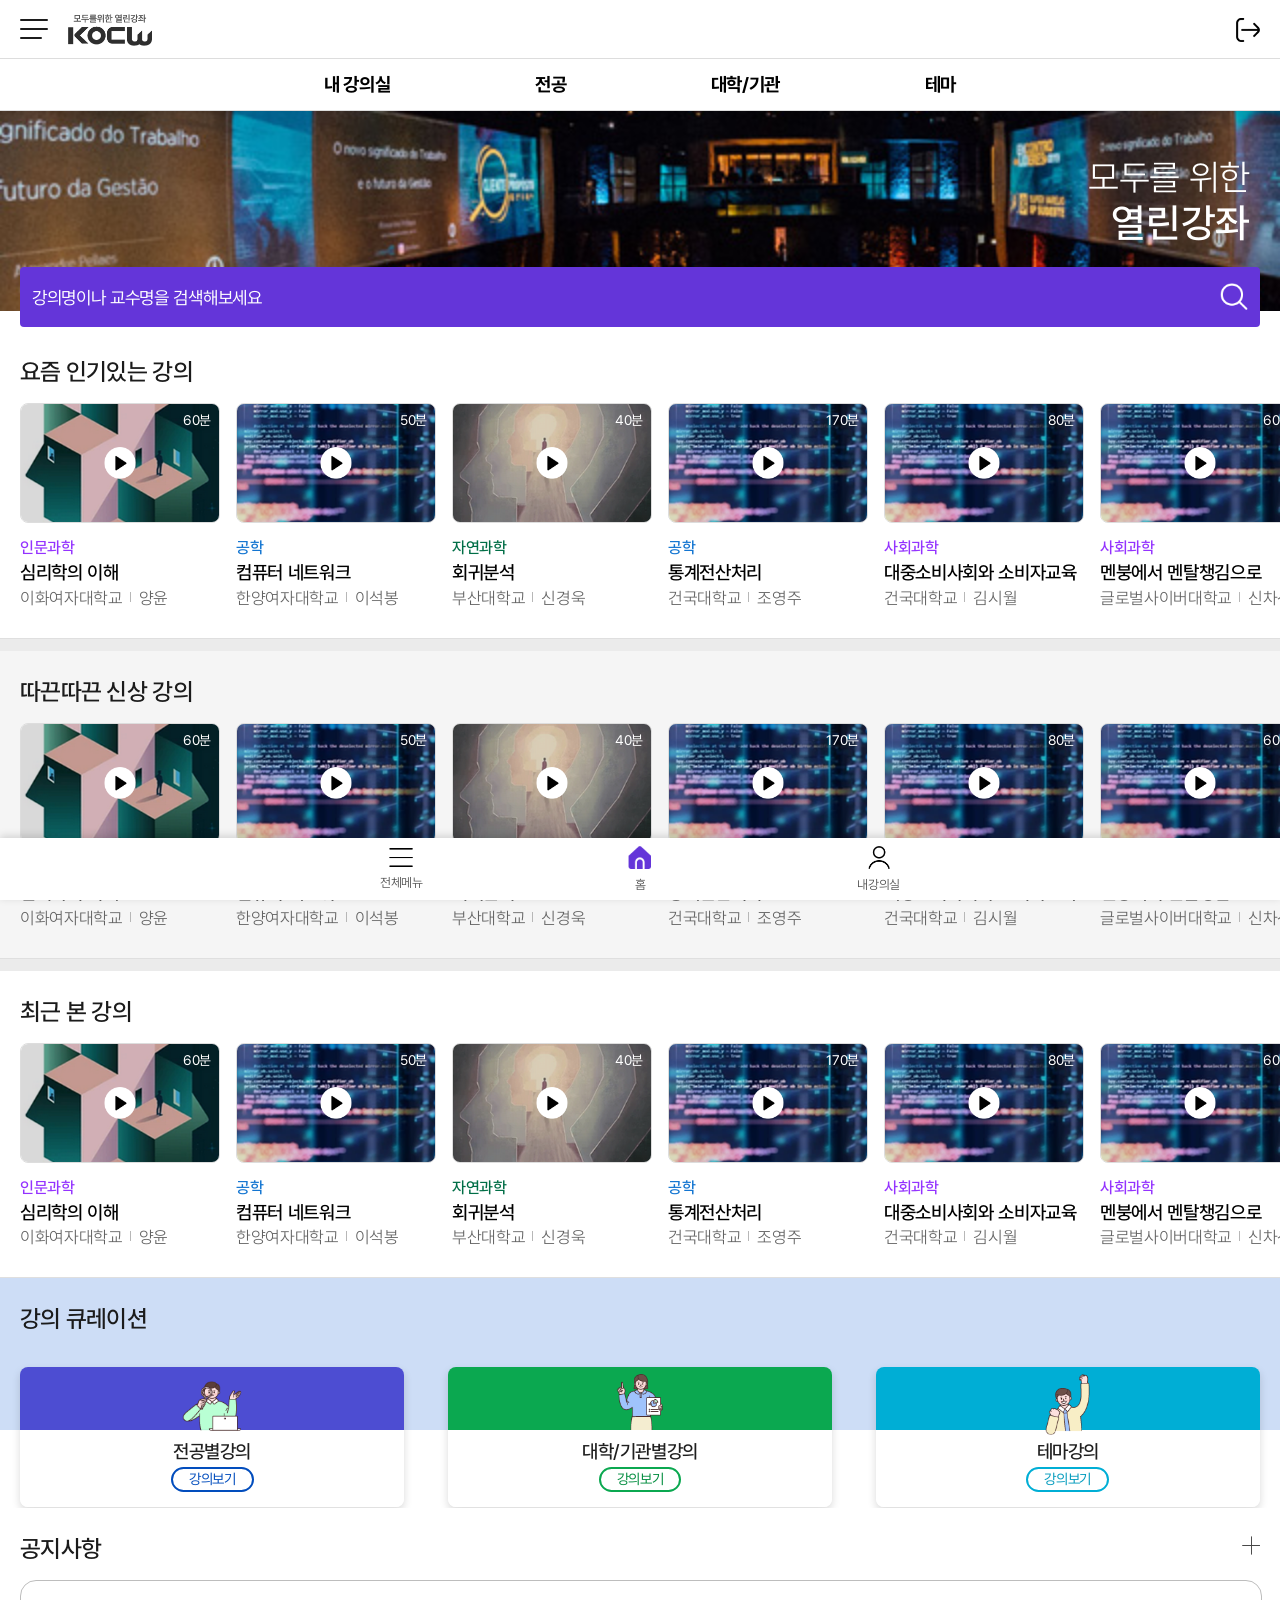
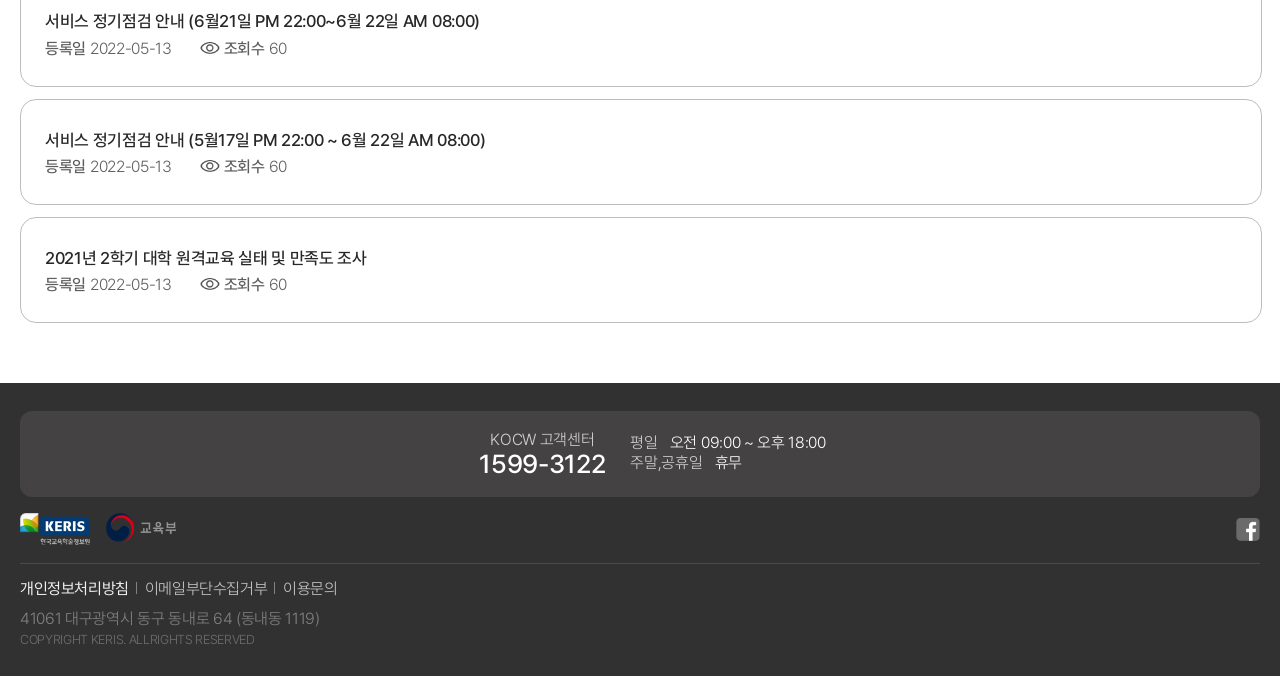
==== commit c80a2493: "Add files via upload" ====
--- a/mobile/main.html
+++ b/mobile/main.html
@@ -6,20 +6,19 @@
     <meta name="viewport" content="width=device-width, initial-scale=1.0, maximum-scale=1.0, user-scalable=0"/>
     <meta name="format-detection" content="telephone=no" />
     <title>KOCW</title>
-    <link rel="stylesheet" href="style/ko/basic/reset.css">
-    <link rel="stylesheet" href="style/ko/basic/common.css">
+    <link rel="stylesheet" href="style/css/common/reset.css">
+    <link rel="stylesheet" href="style/css/common/common.css">
     <link rel="stylesheet" href="style/ui/slick.css">
     <link rel="stylesheet" href="style/ui/swiper-bundle.css">
-    <link rel="stylesheet" href="style/ko/theme/layout.css">
-    <link rel="stylesheet" href="style/ko/theme/main.css">
-    <link rel="stylesheet" href="style/ko/breif.css">
+    <link rel="stylesheet" href="style/css/theme/layout.css">
+    <link rel="stylesheet" href="style/css/theme/main.css">
 
     <script src="script/jquery-3.5.1.min.js"></script>
+    <script src="script/jquery.easing.min.js"></script>
     <script src="script/slick.js"></script>
     <script src="script/swiper-bundle.js"></script>
     <script src="script/main.js"></script>
     <script src="script/layout.js"></script>
-    <!-- <script src="script/sub.js"></script> -->
 </head>
 <body>
     <div id="divWrapper">
@@ -33,11 +32,11 @@
                                 <span></span>
                                 <span></span>
                             </a>
-                            <h1 class="logo"><a href="#" title=""><img src="image/logo.png"></a></h1>
+                            <h1 class="logo"><a href="#" title=""><img src="image/layout/logo.png"></a></h1>
                         </div>
                         <div class="right">
                             <!-- 로그아웃 버튼 -->
-                            <a class="myMenuBtn" href="#" title=""><img src="image/logout.png"></a>
+                            <a class="myMenuBtn" href="#" title=""><img src="image/layout/logout.png"></a>
                             <!-- 로그인 버튼 -->
                             <!-- <a class="loginBtn" href="#" title=""><img src="image/login.png"></a> -->
                         </div>
@@ -72,12 +71,13 @@
             <div id="divSearch">
                 <div class="searchBoxW">
                     <div class="center">
+                        <a class="closeBtn" href="#" title="닫기"><img src="image/arrow/left1.png"></a>
                         <form>
                             <fieldset>
                                 <div class="searchBox">
                                     <input type="text" placeholder="강의명이나 교수명을 검색해보세요">
                                     <input type="reset" value="">
-                                    <a class="submitBtn" href="#" title="검색"><img src="image/search.png"></a>
+                                    <a class="submitBtn" href="#" title="검색"><img src="image/icon/search.png"></a>
                                 </div>
                             </fieldset>
                         </form>
@@ -221,12 +221,12 @@
                                     </ul>
                                 </div>
                                 <ul class="recentList">
-                                    <li><a class="title" href="#" title="대학교육">대학교육</a><a class="delete" href="#" title="삭제"><img src="image/delete.png"></a></li>
-                                    <li><a class="title" href="#" title="AI">AI</a><a class="delete" href="#" title="삭제"><img src="image/delete.png"></a></li>
-                                    <li><a class="title" href="#" title="영어회화">영어회화</a><a class="delete" href="#" title="삭제"><img src="image/delete.png"></a></li>
-                                    <li><a class="title" href="#" title="미래사회">미래사회</a><a class="delete" href="#" title="삭제"><img src="image/delete.png"></a></li>
-                                    <li><a class="title" href="#" title="메타버스">메타버스</a><a class="delete" href="#" title="삭제"><img src="image/delete.png"></a></li>
-                                    <li><a class="title" href="#" title="연구">연구</a><a class="delete" href="#" title="삭제"><img src="image/delete.png"></a></li>
+                                    <li><a class="title" href="#" title="대학교육">대학교육</a><a class="delete" href="#" title="삭제"><img src="image/icon/delete.png"></a></li>
+                                    <li><a class="title" href="#" title="AI">AI</a><a class="delete" href="#" title="삭제"><img src="image/icon/delete.png"></a></li>
+                                    <li><a class="title" href="#" title="영어회화">영어회화</a><a class="delete" href="#" title="삭제"><img src="image/icon/delete.png"></a></li>
+                                    <li><a class="title" href="#" title="미래사회">미래사회</a><a class="delete" href="#" title="삭제"><img src="image/icon/delete.png"></a></li>
+                                    <li><a class="title" href="#" title="메타버스">메타버스</a><a class="delete" href="#" title="삭제"><img src="image/icon/delete.png"></a></li>
+                                    <li><a class="title" href="#" title="연구">연구</a><a class="delete" href="#" title="삭제"><img src="image/icon/delete.png"></a></li>
                                 </ul>
                             </div>
                         </div>
@@ -252,7 +252,6 @@
                         </div>
                     </div>
                 </div>
-                <a class="closeBtn" href="#" title="닫기"><img src="image/close.png"></a>  
             </div>
             <div id="divWholeMenu">
                 <div class="wholeMenuTop">
@@ -317,7 +316,7 @@
                         <li><a href="#" title="대학담당자">대학담당자</a></li>
                     </ul>
                 </div>
-                <a class="wholeMenuClose" href="#" title="전체메뉴 닫기"><img src="image/close.png"></a>
+                <a class="wholeMenuClose" href="#" title="전체메뉴 닫기"><img src="image/icon/close.png"></a>
             </div>
             <div class="headerBg"></div>
         </header>
@@ -339,7 +338,7 @@
                                         <span class="videoCover">
                                             <img src="image/video1.png">
                                             <span class="playTime">60분</span>
-                                            <span class="playBtn"><img src="image/videoplay.png"></span>
+                                            <span class="playBtn"><img src="image/icon/vod_play.png"></span>
                                         </span>
                                         <span class="videoInfo">
                                             <span class="major color1">인문과학</span>
@@ -353,7 +352,7 @@
                                         <span class="videoCover">
                                             <img src="image/video2.png">
                                             <span class="playTime">50분</span>
-                                            <span class="playBtn"><img src="image/videoplay.png"></span>
+                                            <span class="playBtn"><img src="image/icon/vod_play.png"></span>
                                         </span>
                                         <span class="videoInfo">
                                             <span class="major color2">공학</span>
@@ -367,7 +366,7 @@
                                         <span class="videoCover">
                                             <img src="image/video3.png">
                                             <span class="playTime">40분</span>
-                                            <span class="playBtn"><img src="image/videoplay.png"></span>
+                                            <span class="playBtn"><img src="image/icon/vod_play.png"></span>
                                         </span>
                                         <span class="videoInfo">
                                             <span class="major color3">자연과학</span>
@@ -381,7 +380,7 @@
                                         <span class="videoCover">
                                             <img src="image/video2.png">
                                             <span class="playTime">170분</span>
-                                            <span class="playBtn"><img src="image/videoplay.png"></span>
+                                            <span class="playBtn"><img src="image/icon/vod_play.png"></span>
                                         </span>
                                         <span class="videoInfo">
                                             <span class="major color2">공학</span>
@@ -395,7 +394,7 @@
                                         <span class="videoCover">
                                             <img src="image/video2.png">
                                             <span class="playTime">80분</span>
-                                            <span class="playBtn"><img src="image/videoplay.png"></span>
+                                            <span class="playBtn"><img src="image/icon/vod_play.png"></span>
                                         </span>
                                         <span class="videoInfo">
                                             <span class="major color1">사회과학</span>
@@ -409,7 +408,7 @@
                                         <span class="videoCover">
                                             <img src="image/video2.png">
                                             <span class="playTime">60분</span>
-                                            <span class="playBtn"><img src="image/videoplay.png"></span>
+                                            <span class="playBtn"><img src="image/icon/vod_play.png"></span>
                                         </span>
                                         <span class="videoInfo">
                                             <span class="major color1">사회과학</span>
@@ -423,7 +422,7 @@
                                         <span class="videoCover">
                                             <img src="image/video2.png">
                                             <span class="playTime">30분</span>
-                                            <span class="playBtn"><img src="image/videoplay.png"></span>
+                                            <span class="playBtn"><img src="image/icon/vod_play.png"></span>
                                         </span>
                                         <span class="videoInfo">
                                             <span class="major color1">인문과학</span>
@@ -437,7 +436,7 @@
                                         <span class="videoCover">
                                             <img src="image/video2.png">
                                             <span class="playTime">80분</span>
-                                            <span class="playBtn"><img src="image/videoplay.png"></span>
+                                            <span class="playBtn"><img src="image/icon/vod_play.png"></span>
                                         </span>
                                         <span class="videoInfo">
                                             <span class="major color1">사회과학</span>
@@ -458,7 +457,7 @@
                                         <span class="videoCover">
                                             <img src="image/video1.png">
                                             <span class="playTime">60분</span>
-                                            <span class="playBtn"><img src="image/videoplay.png"></span>
+                                            <span class="playBtn"><img src="image/icon/vod_play.png"></span>
                                         </span>
                                         <span class="videoInfo">
                                             <span class="major color1">인문과학</span>
@@ -472,7 +471,7 @@
                                         <span class="videoCover">
                                             <img src="image/video2.png">
                                             <span class="playTime">50분</span>
-                                            <span class="playBtn"><img src="image/videoplay.png"></span>
+                                            <span class="playBtn"><img src="image/icon/vod_play.png"></span>
                                         </span>
                                         <span class="videoInfo">
                                             <span class="major color2">공학</span>
@@ -486,7 +485,7 @@
                                         <span class="videoCover">
                                             <img src="image/video3.png">
                                             <span class="playTime">40분</span>
-                                            <span class="playBtn"><img src="image/videoplay.png"></span>
+                                            <span class="playBtn"><img src="image/icon/vod_play.png"></span>
                                         </span>
                                         <span class="videoInfo">
                                             <span class="major color3">자연과학</span>
@@ -500,7 +499,7 @@
                                         <span class="videoCover">
                                             <img src="image/video2.png">
                                             <span class="playTime">170분</span>
-                                            <span class="playBtn"><img src="image/videoplay.png"></span>
+                                            <span class="playBtn"><img src="image/icon/vod_play.png"></span>
                                         </span>
                                         <span class="videoInfo">
                                             <span class="major color2">공학</span>
@@ -514,7 +513,7 @@
                                         <span class="videoCover">
                                             <img src="image/video2.png">
                                             <span class="playTime">80분</span>
-                                            <span class="playBtn"><img src="image/videoplay.png"></span>
+                                            <span class="playBtn"><img src="image/icon/vod_play.png"></span>
                                         </span>
                                         <span class="videoInfo">
                                             <span class="major color1">사회과학</span>
@@ -528,7 +527,7 @@
                                         <span class="videoCover">
                                             <img src="image/video2.png">
                                             <span class="playTime">60분</span>
-                                            <span class="playBtn"><img src="image/videoplay.png"></span>
+                                            <span class="playBtn"><img src="image/icon/vod_play.png"></span>
                                         </span>
                                         <span class="videoInfo">
                                             <span class="major color1">사회과학</span>
@@ -542,7 +541,7 @@
                                         <span class="videoCover">
                                             <img src="image/video2.png">
                                             <span class="playTime">30분</span>
-                                            <span class="playBtn"><img src="image/videoplay.png"></span>
+                                            <span class="playBtn"><img src="image/icon/vod_play.png"></span>
                                         </span>
                                         <span class="videoInfo">
                                             <span class="major color1">인문과학</span>
@@ -556,7 +555,7 @@
                                         <span class="videoCover">
                                             <img src="image/video2.png">
                                             <span class="playTime">80분</span>
-                                            <span class="playBtn"><img src="image/videoplay.png"></span>
+                                            <span class="playBtn"><img src="image/icon/vod_play.png"></span>
                                         </span>
                                         <span class="videoInfo">
                                             <span class="major color1">사회과학</span>
@@ -577,7 +576,7 @@
                                         <span class="videoCover">
                                             <img src="image/video1.png">
                                             <span class="playTime">60분</span>
-                                            <span class="playBtn"><img src="image/videoplay.png"></span>
+                                            <span class="playBtn"><img src="image/icon/vod_play.png"></span>
                                         </span>
                                         <span class="videoInfo">
                                             <span class="major color1">인문과학</span>
@@ -591,7 +590,7 @@
                                         <span class="videoCover">
                                             <img src="image/video2.png">
                                             <span class="playTime">50분</span>
-                                            <span class="playBtn"><img src="image/videoplay.png"></span>
+                                            <span class="playBtn"><img src="image/icon/vod_play.png"></span>
                                         </span>
                                         <span class="videoInfo">
                                             <span class="major color2">공학</span>
@@ -605,7 +604,7 @@
                                         <span class="videoCover">
                                             <img src="image/video3.png">
                                             <span class="playTime">40분</span>
-                                            <span class="playBtn"><img src="image/videoplay.png"></span>
+                                            <span class="playBtn"><img src="image/icon/vod_play.png"></span>
                                         </span>
                                         <span class="videoInfo">
                                             <span class="major color3">자연과학</span>
@@ -619,7 +618,7 @@
                                         <span class="videoCover">
                                             <img src="image/video2.png">
                                             <span class="playTime">170분</span>
-                                            <span class="playBtn"><img src="image/videoplay.png"></span>
+                                            <span class="playBtn"><img src="image/icon/vod_play.png"></span>
                                         </span>
                                         <span class="videoInfo">
                                             <span class="major color2">공학</span>
@@ -633,7 +632,7 @@
                                         <span class="videoCover">
                                             <img src="image/video2.png">
                                             <span class="playTime">80분</span>
-                                            <span class="playBtn"><img src="image/videoplay.png"></span>
+                                            <span class="playBtn"><img src="image/icon/vod_play.png"></span>
                                         </span>
                                         <span class="videoInfo">
                                             <span class="major color1">사회과학</span>
@@ -647,7 +646,7 @@
                                         <span class="videoCover">
                                             <img src="image/video2.png">
                                             <span class="playTime">60분</span>
-                                            <span class="playBtn"><img src="image/videoplay.png"></span>
+                                            <span class="playBtn"><img src="image/icon/vod_play.png"></span>
                                         </span>
                                         <span class="videoInfo">
                                             <span class="major color1">사회과학</span>
@@ -661,7 +660,7 @@
                                         <span class="videoCover">
                                             <img src="image/video2.png">
                                             <span class="playTime">30분</span>
-                                            <span class="playBtn"><img src="image/videoplay.png"></span>
+                                            <span class="playBtn"><img src="image/icon/vod_play.png"></span>
                                         </span>
                                         <span class="videoInfo">
                                             <span class="major color1">인문과학</span>
@@ -675,7 +674,7 @@
                                         <span class="videoCover">
                                             <img src="image/video2.png">
                                             <span class="playTime">80분</span>
-                                            <span class="playBtn"><img src="image/videoplay.png"></span>
+                                            <span class="playBtn"><img src="image/icon/vod_play.png"></span>
                                         </span>
                                         <span class="videoInfo">
                                             <span class="major color1">사회과학</span>
@@ -749,61 +748,63 @@
                 </div>
             </div>
         </div>
-        <footer id="divFooter">
-            <div class="center">
-                <div class="footerSection">
-                    <div class="footerInfo">
-                        <div class="call">
-                            <p>KOCW 고객센터</p>
-                            <p class="number">1599-3122</p>
-                        </div>
-                        <div class="openHour">
-                            <ul>
-                                <li><span class="day">평일</span><span class="time">오전 09:00 ~ 오후 18:00</span></li>
-                                <li><span class="day">주말,공휴일</span><span class="time">휴무</span></li>
-                            </ul>
-                        </div>
-                    </div>
-                    <div class="linkMenuW">
-                        <ul class="site">
-                            <li><a href="#" title="KERIS"><img src="image/footerLogo1.png"></a></li>
-                            <li><a href="#" title="교육부"><img src="image/footerLogo2.png"></a></li>
+        <footer>
+            <div id="divFooter">
+                <div class="center">
+                    <div class="footerSection">
+                        <div class="footerInfo">
+                            <div class="call">
+                                <p>KOCW 고객센터</p>
+                                <p class="number">1599-3122</p>
+                            </div>
+                            <div class="openHour">
+                                <ul>
+                                    <li><span class="day">평일</span><span class="time">오전 09:00 ~ 오후 18:00</span></li>
+                                    <li><span class="day">주말,공휴일</span><span class="time">휴무</span></li>
+                                </ul>
+                            </div>
+                        </div>
+                        <div class="linkMenuW">
+                            <ul class="site">
+                                <li><a href="#" title="KERIS"><img src="image/layout/footerLogo1.png"></a></li>
+                                <li><a href="#" title="교육부"><img src="image/layout/footerLogo2.png"></a></li>
+                            </ul>
+                            <ul class="sns">
+                                <li><a href="#" title="facebook"><img src="image/layout/facebook.png"></a></li>
+                            </ul>
+                        </div>
+                    </div>
+                    <div class="footerSection">
+                        <ul class="footerMenu">
+                            <li class="color"><a href="#" title="개인정보처리방침">개인정보처리방침</a></li>
+                            <li><a href="#" title="이메일부단수집거부">이메일부단수집거부</a></li>
+                            <li><a href="#" title="이용문의">이용문의</a></li>
                         </ul>
-                        <ul class="sns">
-                            <li><a href="#" title="facebook"><img src="image/facebook.png"></a></li>
-                        </ul>
-                    </div>
-                </div>
-                <div class="footerSection">
-                    <ul class="footerMenu">
-                        <li class="color"><a href="#" title="개인정보처리방침">개인정보처리방침</a></li>
-                        <li><a href="#" title="이메일부단수집거부">이메일부단수집거부</a></li>
-                        <li><a href="#" title="이용문의">이용문의</a></li>
-                    </ul>
-                    <p class="address">41061 대구광역시 동구 동내로 64 (동내동 1119)</p>
-                    <p class="copyright">COPYRIGHT KERIS. ALLRIGHTS RESERVED</p>
-                   
+                        <p class="address">41061 대구광역시 동구 동내로 64 (동내동 1119)</p>
+                        <p class="copyright">COPYRIGHT KERIS. ALLRIGHTS RESERVED</p>
+                    
+                    </div>
                 </div>
             </div>
         </footer>
         <div class="bottomMenuBar">
-            <a class="goTopBtn" href="#" title="상단으로 이동"><img src="image/goTop.png"></a>
+            <a class="goTopBtn" href="#" title="상단으로 이동"><img src="image/layout/goTop.png"></a>
             <ul>
                 <li class="botWholeMenu">
                     <a href="#" title="">
-                        <img src="image/wholeMenu.png">
+                        <img src="image/layout/wholeMenu.png">
                         <span>전체메뉴</span>
                     </a>
                 </li>
                 <li class="home">
                     <a href="#" title="">
-                        <img src="image/home.png">
+                        <img src="image/layout/home.png">
                         <span>홈</span>
                     </a>
                 </li>
                 <li class="myLecture">
                     <a href="#" title="">
-                        <img src="image/myMenu.png">
+                        <img src="image/layout/myMenu.png">
                         <span>내강의실</span>
                     </a>
                 </li>
--- a/mobile/style/css/common/common.css
+++ b/mobile/style/css/common/common.css
@@ -0,0 +1,51 @@
+/* color */
+.color1{color: #9433ff!important;}
+.color2{color: #1375d1!important;}
+.color3{color: #006e46!important;}
+.color4{color: #cb5500!important;}
+
+/* Btn */
+.downloadBtn{display: inline-block; border: 1px solid #c5c5c5; border-radius: 4px; padding: 6px 32px 6px 12px; color: #474747; font-family: PretendardM, sans-serif; font-size: 1rem; background: url(../../../image/icon/icon_download.png) no-repeat right 12px center; background-size: 14px auto; image-rendering: -webkit-optimize-contrast;}
+.urlBtn{display: inline-block; border: 1px solid #c5c5c5; border-radius: 4px; padding: 6px 32px 6px 12px; color: #474747; font-family: PretendardM, sans-serif; font-size: 1rem; background: url(../../../image/icon/icon_url.png) no-repeat right 12px center; background-size: 12px auto; image-rendering: -webkit-optimize-contrast;}
+.clipBtn{display: inline-block; border: 1px solid #7c75ff; border-radius: 4px; color: #736bff; font-size: 1rem; position: relative;}
+.clipBtn .btn{display: block; padding: 8px 9px 5px;}
+.clipBtn img{width: 16px;}
+.clipBtn .addtext{position: absolute; right: 2px; top: -12px; transform: translateY(-100%); font-family: PretendardL, sans-serif; font-size: 0.87rem; color: #ffffff; padding: 8px 12px; background-color: #736bff; border-radius: 8px; white-space: nowrap;}
+.clipBtn .addtext::after{content: ""; display: block; width: 0px; height: 0px; position: absolute; right: 0; bottom: -6px; border-top:8px solid transparent; border-bottom:8px solid transparent; border-right: 8px solid #736bff; border-left: 8px solid  none;}
+.clipBtn .addtext .close img{width: 12px; margin-left: 2px; vertical-align: bottom;}
+@media screen and (max-width:640px){
+    .downloadBtn{padding: 6px 28px 6px 8px; background-position: right 8px center;}
+    .urlBtn{padding: 6px 28px 6px 8px; background-position: right 8px center;}
+    .clipBtn .btn{padding: 6px 7px 4px;}
+}
+
+
+/* service */
+.flash{display: inline-block; min-width: 52px; border: 1px solid #dc3336; border-radius: 2px; color: #d30004; font-size: 0.75rem; line-height: 20px; text-align: center;}
+.activeX{display: inline-block; min-width: 52px; border: 1px solid #8f89ff; border-radius: 2px; color: #736bff; font-size: 0.75rem; line-height: 20px; text-align: center;}
+@media screen and (max-width:640px){
+    .flash{min-width: 44px; line-height: 18px;}
+    .activeX{min-width: 44px; line-height: 18px;}
+}
+
+
+/* VideoList */
+.VideoList .videoCover{display: block; width: 200px;  height: 120px; border-radius: 8px; overflow: hidden; position: relative; box-sizing: border-box; border: 1px solid #ddd; flex-shrink: 0;}
+.VideoList .videoCover::after{content: ""; display: block; width: 100%; height: 100%; background-color: rgba(0, 0, 0, 0.15); position: absolute; left: 0; top: 0;}
+.VideoList .videoCover img{width: 100%; height: 100%;}
+.VideoList .videoCover .playTime{position: absolute; height: 16px; line-height: 16px; right: 8px; top: 8px; color: #ffffff; font-size: 0.87rem; padding-left: 20px; background: url(../../../image/icon/vod_timeIcon.png) no-repeat left center; background-size: 16px; z-index: 1;}
+.VideoList .videoCover .playBtn{position: absolute; left: 50%; top: 50%; transform: translate(-50%, -50%); width: 32px; height: 32px; z-index: 1;}
+.VideoList .videoCover .playBtn img{width: 100%; height: 100%;}
+.VideoList .major{display: block; font-size: 1rem; margin-bottom: 8px; font-family: PretendardM, sans-serif;}
+.VideoList .title{display: block; font-size: 1.18rem; font-family: PretendardM, sans-serif; color: #000000; margin-bottom: 7px; width: 100%; line-height: 1.2em; word-break: keep-all; white-space: nowrap; text-overflow: ellipsis; overflow: hidden;}
+.VideoList .lecturer{display: block; font-size: 1.06rem; color: #626262; font-family: PretendardL, sans-serif;}
+.VideoList .lecturer span{display: inline-block;  position: relative; padding-right: 0.5em; margin-right: 0.5em; white-space: nowrap; overflow:hidden; text-overflow: ellipsis; line-height: 1.1em;}
+.VideoList .lecturer span::after{content: ""; display: block; width: 1px; height: 0.8em; background-color: #b7b7b7; position: absolute; right: 0px; top: 3px;}
+.VideoList .lecturer span:last-child{padding-right: 0; margin-right: 0;}
+.VideoList .lecturer span:last-child::after{display: none;}
+.VideoList .lecturer .university{max-width: calc(100% - 55px);}
+
+@media screen and (max-width:640px){
+    .VideoList .videoCover{height: 100px;}
+    .VideoList .lecturer span{padding-right: 0.4em; margin-right: 0.4em;}
+}
--- a/mobile/style/css/theme/layout.css
+++ b/mobile/style/css/theme/layout.css
@@ -0,0 +1,295 @@
+@font-face{
+    font-family:NotoSans;
+	src:url(../../../style/font/NotoSansCJKkr-Regular.eot);
+    src:local('※'), url(../../../style/font/NotoSansCJKkr-Regular.woff) format('woff');
+}
+
+@font-face{
+    font-family:NotoSansM;
+	src:url(../../../style/font/NotoSansCJKkr-Medium.eot);
+    src:local('※'), url(../../../style/font/NotoSansCJKkr-Medium.woff) format('woff');
+}
+
+@font-face{
+    font-family:NotoSansB;
+	src:url(../../../style/font/NotoSansKR-Bold.eot);
+    src:local('※'), url(../../../style/font/NotoSansKR-Bold.woff) format('woff');
+}
+
+@font-face{
+    font-family:Roboto;
+	src:url(../../../style/font/Roboto-Regular.eot);
+    src:local('※'), url(../../../style/font/Roboto-Regular.woff) format('woff');
+}
+
+@font-face{
+    font-family:RobotoM;
+	src:url(../../../style/font/Roboto-Medium.eot);
+    src:local('※'), url(../../../style/font/Roboto-Medium.woff) format('woff');
+}
+
+@font-face{
+    font-family:RobotoB;
+	src:url(../../../style/font/Roboto-Bold.eot);
+    src:local('※'), url(../../../style/font/Roboto-Bold.woff) format('woff');
+}
+
+@font-face{
+    font-family:Pretendard;
+	src:url(../../../style/font/Pretendard-Regular.eot);
+    src:local('※'), url(../../../style/font/Pretendard-Regular.woff) format('woff');
+}
+
+@font-face{
+    font-family:PretendardL;
+	src:url(../../../style/font/Pretendard-Light.eot);
+    src:local('※'), url(../../../style/font/Pretendard-Light.woff) format('woff');
+}
+
+@font-face{
+    font-family:PretendardM;
+	src:url(../../../style/font/Pretendard-Medium.eot);
+    src:local('※'), url(../../../style/font/Pretendard-Medium.woff) format('woff');
+}
+
+@font-face{
+    font-family:PretendardB;
+	src:url(../../../style/font/Pretendard-Bold.eot);
+    src:local('※'), url(../../../style/font/Pretendard-Bold.woff) format('woff');
+}
+
+:root{font-size: 16px!important; -webkit-text-size-adjust: 100%; /* Prevent font scaling in landscape while allowing user zoom */}
+@media screen and (max-width:640px){
+    :root{font-size: 14px!important;}
+}
+body{font-family:Pretendard, Roboto, NotoSans, sans-serif; letter-spacing: -0.02em;}
+html.hidden, body.hidden {overflow: hidden; position: fixed; left: 0; top: 0; right: 0; bottom: 0; height: 100%; touch-action: none; -ms-touch-action: none;}
+
+/* #divWrapper */
+#divWrapper{position: relative;}
+
+/* #divHeader*/
+#divHeader{background-color: #fff; position: relative; z-index: 13; transition: all ease-in 0.3s;  transition-delay: 0.1s;}
+#divWrapper.fixed #divHeader{position: fixed; left: 0; top: 0; width: 100%;}
+#divWrapper.hideHeader #divHeader{top: -121px;}
+#divHeader .center{width: 100%; padding: 0 20px; box-sizing: border-box;}
+/* #divHeader .header1 */
+#divHeader .header1 {padding: 12px 0; background-color: #ffffff;}
+#divHeader .header1 .center{display: -webkit-box; display: -ms-flexbox; display: flex; -webkit-box-pack: justify; -ms-flex-pack: justify; justify-content: space-between; -webkit-box-align: center; -ms-flex-align: center; align-items: center;}
+#divHeader .header1 .left{display: -webkit-box; display: -ms-flexbox; display: flex; -webkit-box-align: center; -ms-flex-align: center; align-items: center;}
+#divHeader .header1 .wholeMenuBtn{display: block; width: 28px; height: 20px; position: relative; margin-right: 20px;}
+#divHeader .header1 .wholeMenuBtn span{display: block; width: 100%; height: 2px; background-color: #1c1c1c; position: absolute; left: 0; border-radius: 2px;}
+#divHeader .header1 .wholeMenuBtn span:nth-child(1){top: 0;}
+#divHeader .header1 .wholeMenuBtn span:nth-child(2){top: 50%; transform: translateY(-50%);}
+#divHeader .header1 .wholeMenuBtn span:nth-child(3){bottom: 0; width: 80%;}
+#divHeader .header1 .logo{width: 84px;}
+#divHeader .header1 .logo a{display: block;}
+#divHeader .header1 .logo a img{width: 100%; position: relative; top: 2px;}
+#divHeader .header1 .myMenuBtn{display: block; width: 24px;}
+#divHeader .header1 .myMenuBtn img{width: 100%; position: relative; top: 2px;}
+#divHeader .header1 .loginBtn{display: block; width: 24px;}
+#divHeader .header1 .loginBtn img{width: 100%; position: relative; top: 2px;}
+@media screen and (max-width:640px) {
+    #divWrapper.hideHeader #divHeader{top: -116px;}
+    #divHeader .center{width: 100%; padding: 0 16px;}
+}
+/* #divHeader .headerSearch */
+#divHeader .headerSearch .searchBtn{display: block; width: 100%; box-sizing: border-box; border: 0; border-radius: 4px; line-height: 60px; padding: 0 50px 0 12px; background:#6435d9 url(../../../image/icon/search.png) no-repeat right 12px center; background-size: 28px; color: #fff; font-weight: normal; font-family: Pretendard, sans-serif; font-size: 1.12rem; white-space: nowrap; overflow: hidden; text-overflow: ellipsis; position: relative;}
+/* #divHeader .headerSearch .searchBtn::after{content: ""; display: block; width: 18px; height: 18px; background: url(../../../image/reset.png) no-repeat center center; position: absolute; right: 48px; top: 50%; transform: translateY(-50%); background-size: cover;} */
+@media screen and (max-width:640px){
+    #divHeader .headerSearch .searchBtn{line-height: 56px; background-size: 25px;}
+    /* #divHeader .headerSearch .searchBtn::after{width: 16px; height: 16px; right: 44px;} */
+}
+/* #divHeader .header2 */
+#divHeader .header2{border-bottom: 1px solid #dddddd;}
+#divHeader .header2 .center{padding: 0 20px;}
+#divHeader .header2 .divTopMenu{max-width: 640px; margin: 0 auto;}
+#divHeader .header2 .divTopMenu ul{display: -webkit-box; display: -ms-flexbox; display: flex; -webkit-box-pack: justify; -ms-flex-pack: justify; justify-content: space-between; -webkit-box-align: center; -ms-flex-align: center; align-items: center;}
+#divHeader .header2 .divTopMenu ul li a{display: block; font-size: 1.18rem; color: #000000; padding: 16px 4px; position: relative; font-family: PretendardB, sans-serif;}
+#divHeader .header2 .divTopMenu ul li a::after{content: ""; display: none; width: 100%; height: 4px; background-color: #6435d9; position: absolute; left: 0; bottom: -1px;}
+#divHeader .header2 .divTopMenu ul li.on a{color: #6435d9;}
+#divHeader .header2 .divTopMenu ul li.on a::after{display: block;}
+
+/* #divSearch */
+#divSearch{display: none; position: fixed; left: 0; top: 100%; bottom: 0;  width: 100%; padding: 30px 0 0; margin-bottom: 0px; z-index: 14; background-color: #ffffff; border-top-left-radius: 20px; border-top-right-radius: 20px; height: calc(100vh - 48px);}
+/* #divSearch::after{content: ""; display: block; height: 30px; width: 100%; position: absolute; left: 0; top: 0; background-color: #ffffff; z-index: 1;} */
+#divSearch .center{padding: 0 20px; box-sizing: border-box;}
+#divSearch .scrollW{width: 100%; height: calc(100% - 100px); overflow: auto; padding-bottom: 80px; box-sizing: border-box;}
+/* searchBoxW */
+#divSearch .searchBoxW{margin-bottom: 12px;}
+#divSearch .searchBoxW .center{display: -webkit-box; display: -ms-flexbox; display: flex;-webkit-box-align: center; -ms-flex-align: center; align-items: center;}
+#divSearch .searchBoxW form{width: 100%;}
+#divSearch .closeBtn{flex-shrink: 0; margin-right: 16px;}
+#divSearch .closeBtn img{width: 16px;}
+#divSearch .searchBox{width: 100%; position: relative;}
+#divSearch .searchBox input[type=text]{width: 100%; box-sizing: border-box; border: 0; border-radius: 4px; line-height: 60px; padding: 0 80px 0 16px; background:#6435d9; color: #fff; font-weight: normal; font-family: Pretendard, sans-serif; font-size: 1.06rem;}
+#divSearch .searchBox input[type=text]::placeholder{color: #fff; font-weight: normal; font-family: Pretendard, sans-serif;  font-size: 1.06rem;}
+#divSearch .searchBox input[type=reset]{position: absolute; right: 50px; top: 50%; transform: translateY(-50%); border: none; background: url(../../../image/icon/reset.png) no-repeat center center; width: 18px; height: 18px; padding: 0; border-radius: 50%; box-sizing: border-box; background-size: cover; cursor: pointer; image-rendering: -webkit-optimize-contrast;}
+#divSearch .searchBox .submitBtn{position: absolute; right: 12px; top: 50%; transform: translateY(-50%); width: 28px;}
+#divSearch .searchBox .submitBtn img{width: 100%;}
+/* searchSection */
+#divSearch .searchSectionW{background-color: #ebebeb;}
+#divSearch .searchSection{padding: 30px 0; margin-bottom: 8px; border-bottom: 1px solid #dfdfdf; background-color: #ffffff;}
+#divSearch .searchSection:last-child{margin-bottom: 0; border-bottom: 0;}
+#divSearch .searchSection.detail{padding: 0;}
+#divSearch .searchSection.detail.open{padding: 0  0 30px;}
+#divSearch .searchDetailBtn{text-align: right;}
+#divSearch .searchDetailBtn .openBtn{display: inline-block; padding: 8px 32px 8px 12px; border-radius: 4px; border: 1px solid #6435d9; color: #6435d9; font-size: 1rem; margin-bottom: 12px; position: relative;}
+#divSearch .searchDetailBtn .openBtn::after{content: ""; display: block; width: 12px; height: 12px; background: url(../../../image/arrow/up2.png) no-repeat center center; background-size: 12px; position: absolute; right: 12px; top: 50%; transform: translateY(-50%);}
+#divSearch .searchSection.detail.open .openBtn::after{transform: translateY(-50%) rotateZ(180deg);}
+#divSearch .searchDetails{display: none;}
+#divSearch .searchSection.detail.open .searchDetails{display: block;}
+#divSearch .searchDetails .searchDetail{width: 100%; border-radius: 4px; padding: 15px 10px 7px; box-sizing: border-box; background-color: #f4f4f4; margin-bottom: 12px;}
+#divSearch .searchDetails .customSelectBox{position: relative; width: 100%; margin-bottom: 8px;}
+#divSearch .searchDetails .customSelectBox .customSelect label{display: block; width: 100%; padding: 0 15px; box-sizing: border-box; font-size: 1rem; color: #5b5b5b; line-height: 40px; border-radius: 4px; border: 1px solid #d7d7d7; background: #ffffff; position: relative;}
+#divSearch .searchDetails .customSelectBox .customSelect label::after{content: ""; display: block; width: 12px; height: 12px; background: #ffffff url(../../../image/arrow/select.png) no-repeat center center; background-size: 12px; position: absolute; right: 12px; top: 50%; transform: translateY(-50%);}
+#divSearch .searchDetails .customSelectBox.on .customSelect label{border-color: #6435d9;}
+#divSearch .searchDetails .customSelectBox .customSelect select{display: none;}
+#divSearch .searchDetails .customSelectBox .customSelectOpt{display: none;overflow: hidden; border-radius: 4px; border: 1px solid #6435d9; position: absolute; left: 0; top: calc(100% - 1px); width: 100%; box-sizing: border-box; background-color: #ffffff; z-index: 1;}
+/* #divSearch .searchDetails .customSelectBox.on .customSelectOpt{display: block;} */
+#divSearch .searchDetails .customSelectBox .customSelectOpt li a{display: block; width: 100%; line-height: 40px; padding: 0 15px; box-sizing: border-box; font-size: 1rem; color: #5b5b5b;}
+#divSearch .searchDetails .customSelectBox .customSelectOpt li a:hover{background-color: #f2f2f2; color: #000000;}
+#divSearch .searchDetails input[type=text]{width: 100%; height: 40px; padding: 0 15px; box-sizing: border-box; border-radius: 4px; border: 1px solid #d7d7d7; font-size: 1rem; color: #5b5b5b; margin-bottom: 8px;}
+#divSearch .searchDetails input[type=text]::placeholder{font-family: Pretendard, sans-serif; font-size: 1rem; color: #5b5b5b;}
+#divSearch .searchDetails input[type=text]:focus{border-color: #6435d9;}
+#divSearch .langDetail{display: -webkit-box; display: -ms-flexbox; display: flex; -webkit-box-align: center; -ms-flex-align: center; align-items: center; margin: 20px 0;}
+#divSearch .langDetail h3{width: 80px; font-family: PretendardM, sans-serif; font-size: 1.06rem; color: #212121; margin-right: 30px;}
+#divSearch .langDetail .customSelectBox{margin-bottom: 0;}
+#divSearch .detailSubmit{display: block; width: 166px; padding: 15px 0; background-color: #313131; border-radius: 8px; color: #ffffff; font-size: 1.06rem; text-align: center; margin:0 auto;}
+
+#divSearch  ul li a{color: #3b3b3b; font-family: Pretendard, sans-serif; font-size: 1.06rem;}
+#divSearch .sectionTop h3{font-family: PretendardM, sans-serif; color: #000000; font-size: 1.25rem; margin-bottom: 24px; font-weight: normal; line-height: 1.2;}
+#divSearch .sectionTop{position: relative; display: -webkit-box; display: -ms-flexbox; display: flex; -webkit-box-align: start; -ms-flex-align: start; align-items: flex-start;}
+#divSearch .sectionTop .controlW{display: -webkit-box; display: -ms-flexbox; display: flex; -webkit-box-align: center; -ms-flex-align: center; align-items: center; position: relative; top: 2px;}
+#divSearch .sectionTop .controlW li{position: relative; padding: 0 10px;}
+#divSearch .sectionTop .controlW li::after{content: ""; display: block; width: 1px; height: 10px; background-color: #d6d5d5; position: absolute; right: 0; top: 5px;}
+#divSearch .sectionTop .controlW li:last-child:after{display: none;}
+#divSearch .sectionTop .controlW li a{color: #939393; font-size: 0.87rem;}
+#divSearch .sectionTop .controlW li{display: -webkit-box; display: -ms-flexbox; display: flex; -webkit-box-align: center; -ms-flex-align: center; align-items: center;}
+#divSearch .sectionTop .controlW li .switchTrack{width: 35px; height: 15px; background-color: #dedede; border-radius: 20px; margin-right: 8px; padding: 2px; position: relative; cursor: pointer;}
+#divSearch .sectionTop .controlW li .switchTrack .switch{width: 15px; height: 15px; border-radius: 50%; background-color: #ffffff; position: absolute; left: 2px; top: 2px; transition: all 0.4s;}
+#divSearch .sectionTop .controlW li .switchTrack.on{background-color: #6435d9;}
+#divSearch .sectionTop .controlW li .switchTrack.on .switch{left: calc(100% - 2px); transform: translateX(-100%);}
+#divSearch .sectionTop .controlW li input[type=checkbox]{display: none;}
+#divSearch .sectionTop .controlW li label{color: #939393; font-size: 0.87rem; cursor: pointer; line-height: 20px;}
+#divSearch .recent .center{padding: 0 10px 0 20px;}
+#divSearch .recent .recentList{display: -webkit-box; display: -ms-flexbox; display: flex; -webkit-box-lines: multiple; -ms-flex-wrap: wrap; flex-wrap: wrap;}
+#divSearch .recent .recentList li{display: -webkit-box; display: -ms-flexbox; display: flex; -webkit-box-align: center; -ms-flex-align: center; align-items: center; border: 1px solid #dddddd; padding: 8px 16px; border-radius: 20px; margin-right: 10px; margin-bottom: 10px;}
+#divSearch .recent .recentList li .title{margin-right: 8px; font-size: 1rem;}
+#divSearch .recent .recentList li .delete img{width: 11px; margin-top: 1px;}
+#divSearch .popular .popularList{margin-bottom: 12px;}
+#divSearch .popular .popularList li.toggle{display: none;}
+#divSearch .popular.open .popularList li.toggle{display: block;}
+#divSearch .popular .popularList li a {display: block; padding: 12px 0;}
+#divSearch .popular .popularList li:first-child a{padding-top: 0;}
+#divSearch .popular .popularList li a .number{color: #6e6e6e; display: inline-block; width: 24px;  vertical-align: text-bottom;}
+#divSearch .popular .popularList li a .title{display: inline-block; width: calc(100% - 30px); white-space: nowrap; overflow: hidden; text-overflow: ellipsis;  vertical-align: text-bottom;}
+#divSearch .popular .popularMoreBtn{display: block; text-align: right; padding: 15px 20px; color: #3b3b3b; font-size: 0.95rem; border-top: 1px solid #dbdbdb; position: relative;}
+#divSearch .popular .popularMoreBtn::after{content: ""; display: block; width: 12px; height: 12px; background: url(../../../image/arrow/down1.png) no-repeat center; background-size: 12px; position: absolute; right: 0; top: 50%; transform: translateY(-50%);}
+#divSearch .popular.open .popularMoreBtn::after{transform: translateY(-50%) rotateZ(180deg);}
+
+@media screen and (max-width:640px){
+    #divSearch .center{padding: 0 16px;}
+    #divSearch .searchBox input[type=text]{line-height: 56px; padding: 0 70px 0 12px;}
+    #divSearch .searchBox input[type=reset]{right: 44px; width: 16px; height: 16px;}
+    #divSearch .searchBox .submitBtn{position: absolute; right: 12px; top: 50%; transform: translateY(-50%); width: 25px;}
+    #divSearch .closeBtn{margin-right: 12px;}
+    #divSearch .closeBtn img{width: 14px;}
+    #divSearch .searchDetails .customSelectBox .customSelect label{line-height: 36px;}
+    #divSearch .searchDetails .customSelectBox .customSelect label::after{background-size: 10px;}
+    #divSearch .searchDetails .customSelectBox .customSelectOpt li a{line-height: 36px;}
+    #divSearch .searchDetails input[type=text]{height: 36px;}
+    #divSearch .recent .center{padding: 0 6px 0 16px;}
+    #divSearch .recentList li{margin-right: 8px; margin-bottom: 8px; padding: 8px 16px;}
+    #divSearch .popularList li a {display: block; padding: 8px 0;}
+}
+
+#divWholeMenu{position: fixed; left: -100%; top: 0; bottom: 0; width: 100%; z-index: 14; display: none;}
+#divWholeMenu .wholeMenuTop{display: -webkit-box; display: -ms-flexbox; display: flex; -webkit-box-align: center; -ms-flex-align: center; align-items: center; padding: 16px 30px; border-bottom: 1px solid #b9b9b9; background-color: #ffffff;}
+#divWholeMenu .wholeMenuTop p{color: #686868; font-size: 1.12rem; margin-right: 12px;}
+#divWholeMenu .wholeMenuTop .userName{color: #000000; margin-right: 4px; font-size: 1.18rem; font-family: PretendardM, sans-serif;}
+#divWholeMenu .wholeMenuTop .logoutBtn{display: inline-block; background-color: #ece8f6; font-size: 1.06rem; color: #6f67fe; padding: 2px 12px; border-radius: 20px; line-height: 1.7;}
+#divWholeMenu .wholeMenuBot{height: calc(100% - 55px); position: relative; background-color: #ffffff; position: relative;}
+#divWholeMenu .wholeMenuBot::after{content: ""; display: block; width: calc(30% - 15px); background-color: #f2f3f7; position: absolute; left: 0; top: 0; bottom: 0;}
+#divWholeMenu .depth1{height: 100%;  width: 30%; padding: 8px 0; box-sizing: border-box; padding-bottom: 40px; overflow: auto;}
+#divWholeMenu .depth1 > li > a{display: block; width: calc(100% - 15px); font-family: PretendardM, sans-serif; box-sizing: border-box; padding: 16px 30px; font-size: 1.06rem; color: #343434; position: relative; z-index: 2;}
+#divWholeMenu .depth1 > li > a::before{content: ""; display: block; width: 100%; height: 100%; background: #6435d9 url(../../../image/arrow/right.png) no-repeat right 15px center; background-size: 10px; border-radius: 30px; position: absolute; left: 0; top: 0; z-index: -1; opacity: 0;}
+#divWholeMenu .depth1 > li.on > a::before{transform: translateX(15px); opacity: 1; transition: transform ease-in 0.5s;}
+#divWholeMenu .depth1 > li.on > a{color: #ffffff;}
+#divWholeMenu .depth1 > li.on .depth2{display: block;}
+#divWholeMenu .depth2{background-color: #ffffff; height: 100%; overflow: auto;  position: absolute; right: 0; top: 0; width: 70%; padding:8px 15px 8px 0; box-sizing: border-box; display: none; box-sizing: border-box; padding-bottom: 40px;}
+#divWholeMenu .depth2 > li{border-bottom: 1px solid #cdcdcd;}
+#divWholeMenu .depth2 > li > a{display: block; font-size: 1.06rem; padding: 16px 15px; color: #696969;}
+#divWholeMenu .wholeMenuClose{position: absolute; right: 20px; top: 20px;}
+#divWholeMenu .wholeMenuClose img{width: 24px;}
+@media screen and (max-width:640px){
+    #divWholeMenu .wholeMenuTop{padding: 16px 20px;}
+    #divWholeMenu .depth1{width: 40%;}
+    #divWholeMenu .wholeMenuBot::after{width: calc(40% - 16px);}
+    #divWholeMenu .depth1 > li > a{padding: 16px 12px;  text-indent: 8px; width: calc(100% - 12px);}
+    #divWholeMenu .depth1 > li > a::before{background-size: 8px; background-position: right 12px center;}
+    #divWholeMenu .depth1 > li.on > a::before{transform: translateX(8px);}
+    #divWholeMenu .depth2{padding:8px 12px 8px 0; width: 60%; padding-bottom: 40px;}
+    #divWholeMenu .depth2 > li > a{padding: 16px 8px;}
+    #divWholeMenu .wholeMenuClose img{width: 20px;}
+}
+@media screen and (max-width:360px){
+    #divWholeMenu .depth1 > li > a{font-size: 1rem;}
+    #divWholeMenu .depth2 > li > a{font-size: 1rem;}
+}
+
+header .headerBg{content: ""; display: none; width: 100%; height: 100vh; position: fixed; left: 0; top: 0; background-color: rgba(0, 0, 0, 0.64); z-index: 13;}
+
+#divContentsW{padding-bottom: 20px; min-height: calc(100vh - 460px);}
+
+/* divFooter */
+#divFooter{background-color: #313131; padding: 28px 0;}
+#divFooter .center{padding: 0 20px; box-sizing: border-box;}
+#divFooter .footerInfo{background-color: #444242; padding: 12px 20px; border-radius: 12px; display: -webkit-box; display: -ms-flexbox; display: flex; -webkit-box-pack: center; -ms-flex-pack: center; justify-content: center; -webkit-box-align: center; -ms-flex-align: center; align-items: center; -webkit-box-lines: multiple; -ms-flex-wrap: wrap; flex-wrap: wrap;}
+#divFooter .footerInfo .call{text-align: center; margin: 8px 25px;}
+#divFooter .footerInfo .call p{color: #d0d0d0; font-size: 1rem; font-family: PretendardL, sans-serif; line-height: 1;}
+#divFooter .footerInfo .call .number{color: #ffffff; font-size: 1.62rem; font-family: PretendardM, sans-serif; line-height: 1; margin-top: 4px;}
+#divFooter .footerInfo .openHour{font-size: 1rem; font-family: PretendardL, sans-serif; margin: 4px 0;}
+#divFooter .footerInfo .openHour li{margin-bottom: 4px;}
+#divFooter .footerInfo .openHour .day{color: #d0d0d0; margin-right: 12px;}
+#divFooter .footerInfo .openHour .time{color: #ffffff;}
+.linkMenuW{display: -webkit-box; display: -ms-flexbox; display: flex; -webkit-box-pack: justify; -ms-flex-pack: justify; justify-content: space-between; -webkit-box-align: center; -ms-flex-align: center; align-items: center;padding: 16px 0; border-bottom: 1px solid #4b4b4b; margin-bottom: 16px;}
+.linkMenuW .site{display: -webkit-box; display: -ms-flexbox; display: flex;}
+.linkMenuW .site li{margin-right: 16px;}
+.linkMenuW .site li:last-child{margin-right: 0;}
+.linkMenuW .site li img{width: 70px;}
+.linkMenuW .sns{display: -webkit-box; display: -ms-flexbox; display: flex;}
+.linkMenuW .sns li{margin-left: 12px;}
+.linkMenuW .sns li:first-child{margin-left: 0px;}
+.linkMenuW .sns li img{width: 24px}
+.footerMenu{display: -webkit-box; display: -ms-flexbox; display: flex; -webkit-box-lines: multiple; -ms-flex-wrap: wrap; flex-wrap: wrap; margin-bottom: 12px;}
+.footerMenu li{margin-right: 16px; position: relative;}
+.footerMenu li::after{content: ""; display: block; width: 1px; height: 12px; background-color: #818181; position: absolute; right: -8px; top: 2px;}
+.footerMenu li:last-child{margin-right: 0;}
+.footerMenu li:last-child:after{display: none;}
+.footerMenu li a{color: #c6c6c6; font-size: 1rem; font-family: PretendardL, sans-serif; letter-spacing: -0.025em;}
+.footerMenu .color a{color: #f1f1f1; font-family: Pretendard, sans-serif;}
+.address{font-size: 1rem; color: #818181; font-family: PretendardL, sans-serif; line-height: 1.25em; margin-bottom: 4px;}
+.copyright{font-size: 0.81rem; color: #6c6c6c; font-family: PretendardL, sans-serif; line-height: 1.25em;}
+@media screen and (max-width:640px) {
+    #divFooter .center{padding: 0 16px;}
+    #divFooter .footerInfo{padding: 12px 12px;}
+    #divFooter .footerInfo .call{margin: 8px 6px;}
+    #divFooter .footerInfo .call .number{font-size: 1.5rem;}
+    #divFooter .footerInfo .openHour{margin: 6px;}
+    #divFooter .footerInfo .openHour .day{margin-right: 6px;}
+}
+
+
+.bottomMenuBar{position: fixed; bottom: 0; left: 0; width: 100%; box-sizing: border-box; background-color: #ffffff; z-index: 12; transition: all ease-in 0.3s; transition-delay: 0.1s; box-shadow:0px -2px 8px 0px rgba(0, 0, 0, 0.15)}
+.bottomMenuBar .goTopBtn{position: absolute; right: 20px; top: -60px; width: 40px; height: 40px; border-radius: 50%; background-color: #6435d9; display: none;}
+.bottomMenuBar .goTopBtn img{height: 24px; position: absolute; left: 50%; top: 50%; transform: translate(-50%, -50%);}
+.bottomMenuBar ul{display: -webkit-box; display: -ms-flexbox; display: flex; -webkit-box-pack: justify; -ms-flex-pack: justify; justify-content: space-between; -webkit-box-align: center; -ms-flex-align: center; align-items: center; padding: 8px 60px; box-sizing: border-box; max-width: 640px; margin: 0 auto; }
+.bottomMenuBar ul li a{display: block; text-align: center;}
+.bottomMenuBar ul li img{width: 24px; margin-bottom: 8px;}
+.bottomMenuBar ul li span{display: block; font-size: 0.8rem; letter-spacing: -0.025em; color: #3f3f3f; font-family: PretendardL, sans-serif;}
+@media screen and (max-width:640px) {
+    .bottomMenuBar .goTopBtn{right: 16px; top: -56px; width: 36px; height: 36px;}
+    .bottomMenuBar .goTopBtn img{height: 20px;}
+    .bottomMenuBar ul{padding: 8px 40px;}
+}
--- a/mobile/style/css/theme/main.css
+++ b/mobile/style/css/theme/main.css
@@ -0,0 +1,119 @@
+/* main에서의 layout.css 변경점 */
+#divWrapper.fixed #divHeader{position: fixed; left: 0; top: 0; width: 100%;}
+#divWrapper.hideHeader #divHeader{top: -61px;}
+#divHeader .header1 {border-bottom: 1px solid #dddddd;}
+#divHeader .headerSearch .searchBtn{display: none;}
+
+#divWrapper.fixed #divContentsW{padding-top: 111px;}
+@media screen and (max-width:640px){
+    #divWrapper.fixed #divContentsW{padding-top: 108px;}
+}
+
+/* visualW */
+.visualW{height: 200px; background: url(../../../image/main/visualBg1.jpg) no-repeat center center; background-size: cover; image-rendering: -webkit-optimize-contrast; }
+.visualW p{color: #fff; text-align: right; padding: 44px 30px; box-sizing: border-box; opacity: 0; transform: translateY(20px); transition: all 1s;}
+.visualW.effect p{opacity: 1; transform: translateY(0);}
+.visualW p span.light{font-size: 2.25rem; font-family: PretendardL, sans-serif; line-height: 1.2em;}
+.visualW p span.bold{display: block; font-size: 2.5rem; font-family: PretendardM, sans-serif; line-height: 1.2em; opacity: 0; transform: translateY(20px); transition: all 1s; transition-delay: 0.3s;}
+.visualW.effect p span.bold{opacity: 1; transform: translateY(0);}
+@media screen and (max-width:640px){
+    .visualW{height: 160px;}
+    .visualW p{padding: 28px 16px;}
+    .visualW .searchBtn{width: calc(100% - 32px);}
+}
+
+/* serachW */
+.searchW{position: relative;}
+.searchW .searchBtn{display: block; width: calc(100% - 40px); box-sizing: border-box; border: 0; border-radius: 4px; line-height: 60px; padding: 0 50px 0 12px; background:#6435d9 url(../../../image/icon/search.png) no-repeat right 12px center; background-size: 28px; color: #fff; font-weight: normal; font-family: Pretendard, sans-serif; position: absolute; left: 50%; bottom: 0; transform: translate(-50%, 16px); font-size: 1.12rem; white-space: nowrap; overflow: hidden; text-overflow: ellipsis;}
+/* .searchW .searchBtn::after{content: ""; display: block; width: 18px; height: 18px; background: url(../../../image/reset.png) no-repeat center center; position: absolute; right: 48px; top: 50%; transform: translateY(-50%); background-size: cover;} */
+@media screen and (max-width:640px){
+    .searchW .searchBtn{width: calc(100% - 32px); line-height: 56px; background-size: 25px;}
+    /* .searchW .searchBtn::after{width: 16px; height: 16px; right: 44px;} */
+}
+
+/* sectionTit */
+.sectionTit{font-size: 1.5rem; color: #1b1b1b; font-family: PretendardM, sans-serif; margin-bottom: 20px; padding-left: 20px; box-sizing: border-box; letter-spacing: -0.03em;}
+
+/* videoListSection */
+.videoListSectionW{margin-top: 20px; background-color: #ebebeb;}
+.videoListSection{padding: 28px 0; border-bottom: 1px solid #dfdfdf; margin-bottom: 12px; background-color: #ffffff;}
+.videoListSection:last-child{margin-bottom: 0;}
+.videoListSection.bgColor{background-color: #f5f5f5;}
+.videoListSwiper{padding-right: 20px;}
+.videoListType1{padding-left: 20px;}
+.videoListType1 li{width: 200px; margin-right: 16px;}
+.videoListType1 .videoCover{display: block; width: 100%;  height: 120px; border-radius: 8px; overflow: hidden; position: relative; box-sizing: border-box; margin-bottom: 16px; border: 1px solid #ddd;}
+.videoListType1 .videoCover::after{content: ""; display: block; width: 100%; height: 100%; background-color: rgba(0, 0, 0, 0.15); position: absolute; left: 0; top: 0;}
+.videoListType1 .videoCover img{width: 100%; height: 100%;}
+.videoListType1 .videoCover .playTime{position: absolute; height: 16px; line-height: 16px; right: 8px; top: 8px; color: #ffffff; font-size: 0.87rem; padding-left: 20px; background: url(../../../image/icon/timeIcon.png) no-repeat left center; background-size: 16px; z-index: 1;}
+.videoListType1 .videoCover .playBtn{position: absolute; left: 50%; top: 50%; transform: translate(-50%, -50%); width: 32px; height: 32px; z-index: 1;}
+.videoListType1 .videoCover .playBtn img{width: 100%; height: 100%;}
+.videoListType1 .videoInfo .major{display: block; font-size: 1rem; margin-bottom: 8px; font-family: PretendardM, sans-serif;}
+.videoListType1 .videoInfo .title{display: block; font-size: 1.18rem; font-family: PretendardM, sans-serif; color: #000000; margin-bottom: 8px; width: 100%; overflow: hidden; text-overflow: ellipsis; white-space: nowrap;}
+.videoListType1 .videoInfo .lecturer{display: block; font-size: 1.06rem; color: #626262; font-family: PretendardL, sans-serif;}
+.videoListType1 .videoInfo .lecturer .university{display: inline-block; max-width: calc(100% - 47px); white-space: nowrap; overflow: hidden; text-overflow: ellipsis; padding-right: 8px; box-sizing: border-box; position: relative; }
+.videoListType1 .videoInfo .lecturer .university::after{content: ""; display: block; width: 1px; height: 10px; background-color: #b7b7b7; position: absolute; right: 0px; top: 2px;}
+.videoListType1 .videoInfo .lecturer .name{display: inline-block; max-width: 45px; white-space: nowrap; overflow:hidden; text-overflow: ellipsis; padding-left: 8px;}
+@media screen and (max-width:640px) {
+    .videoListType1{padding-left: 16px;}
+    .videoListType1 li{width: 156px; margin-right: 8px;}
+    .videoListType1 .videoCover{height: 100px;}
+}
+
+/* curationSection */
+.curationSection{padding: 28px 0; background-color: #cdddf6; position: relative; padding-bottom: 80px; margin-bottom: 78px;}
+.curationList{display: -webkit-box; display: -ms-flexbox; display: flex; padding: 0 20px; box-sizing: border-box; -webkit-box-pack: justify; -ms-flex-pack: justify; justify-content: space-between; position: absolute; left: 0; bottom: 0; width: 100%; transform: translateY(55%);}
+.curationList li{width: 31%; height: 140px;}
+.curationList li a{display: block; width: 100%; height: 100%; border-radius: 8px; overflow: hidden; box-shadow:0px 4px 8px 0px rgba(0, 0, 0, 0.15)}
+.curationList li a .imgCover{display: block; width: 100%; height: 45%; position: relative;}
+.curationList li.major a .imgCover{background-color: #4d4dd2;}
+.curationList li.agency a .imgCover{background-color: #0ba850;}
+.curationList li.theme a .imgCover{background-color: #00aed5;}
+.curationList li a .imgCover::after{content: ""; display: block; width: 100%; height: 100%; position: absolute; left: 50%; bottom: 0; transform: translate(-50%); image-rendering: -webkit-optimize-contrast;}
+.curationList li.major a .imgCover::after{background: url(../../../image/main/curation1.png) no-repeat center bottom; background-size: auto 80%; bottom: -1px;}
+.curationList li.agency a .imgCover::after{background: url(../../../image/main/curation2.png) no-repeat center bottom; background-size: auto 90%;}
+.curationList li.theme a .imgCover::after{background: url(../../../image/main/curation3.png) no-repeat center bottom; background-size: auto 98%; bottom: -5px;}
+.curationList li a .text{display: block; width: 100%; height: 55%; padding: 12px 0; box-sizing: border-box; background-color: #ffffff; text-align: center;}
+.curationList li a .text .title{color: #1f1f1f; font-size: 1.18rem; display: block; margin-bottom: 6px; letter-spacing: -0.025em; font-family: PretendardM, sans-serif;}
+.curationList li a .text .btn{display: inline-block; color: #ddd; border-radius: 20px; padding:3px 16px 3px; border: 2px solid #ddd; font-size: 0.9rem; font-family: Pretendard, sans-serif;}
+.curationList li.major a .text .btn{color: #024dbd; border-color: #024dbd;}
+.curationList li.agency a .text .btn{color: #008c3e; border-color: #0ba850;}
+.curationList li.theme a .text .btn{color: #039bbd; border-color: #00aed5;}
+@media screen and (max-width : 640px){
+    .curationList{padding: 0 16px;}
+    .curationList li{width: 31%; height: 130px;}
+}
+@media screen and (max-width : 400px){
+    .curationSection{padding-bottom: 45px;}
+    .curationList{transform: translateY(60%);}
+    .curationList li{width: 31%; height: 110px;}
+    .curationList li a .imgCover{height: 42%;}
+    .curationList li.major a .imgCover::after{background-size: auto 95%; background-position: top 8px center; bottom: 0;}
+    .curationList li.agency a .imgCover::after{background-size: auto 95%; background-position: top 8px center;}
+    .curationList li.theme a .imgCover::after{background-size: auto 95%; background-position: top 8px center; bottom: 0;}
+    .curationList li a .text{height: 58%; padding: 10px 0;}
+    .curationList li a .text .title{font-size: 1rem;}
+    .curationList li a .text .btn{padding: 4px 12px; border-width: 1px;}
+}
+
+/* noticeSection */
+.noticeSection{padding: 28px 0; background-color: #ffffff; position: relative;}
+.noticeList{padding: 0 20px; box-sizing: border-box;}
+.noticeList li{width: 100%; border: 1px solid #bdbdbd; border-radius: 16px; margin-bottom: 12px;}
+.noticeList li:hover{border-color: #8080e6;  transition: all 0.3s;}
+.noticeList li a{display: block; width: 100%; height: 100%; padding: 30px 24px; box-sizing: border-box; word-break: keep-all;}
+.noticeList li a .title{display: block; font-size: 1.06rem; color: #272727; line-height: 1.2em; margin-bottom: 8px; font-family: PretendardM, sans-serif;}
+.noticeList li:hover .title span{box-shadow: inset 0 -12px 0 #e2e2fb; transition: all 0.3s;}
+.noticeList li a .date{margin-right: 20px;}
+.noticeList li a .date span{color: #5e5e5e; font-size: 1rem; font-family: PretendardM, sans-serif; margin-right: 4px;}
+.noticeList li a .date span.data{color: #626262; font-family: PretendardL, sans-serif;}
+.noticeList li a .view{padding-left: 24px; background: url(../../../image/main/view.png) no-repeat left center; background-size: 20px;  image-rendering: -webkit-optimize-contrast;}
+.noticeList li a .view span{color: #5e5e5e; font-size: 1rem; font-family: PretendardM, sans-serif; margin-right: 4px;}
+.noticeList li a .view span.data{color: #626262; font-family: PretendardL, sans-serif;}
+.noticeSection .moreBtn{position: absolute; right: 20px; top: 28px;}
+.noticeSection .moreBtn img{width: 18px; image-rendering: -webkit-optimize-contrast;}
+@media screen and (max-width : 640px){
+    .noticeList{padding: 0 16px;}
+    .noticeList li a{padding: 20px 16px;}
+    .noticeList li a .view{padding-left: 20px; background-size: 16px;}
+}
